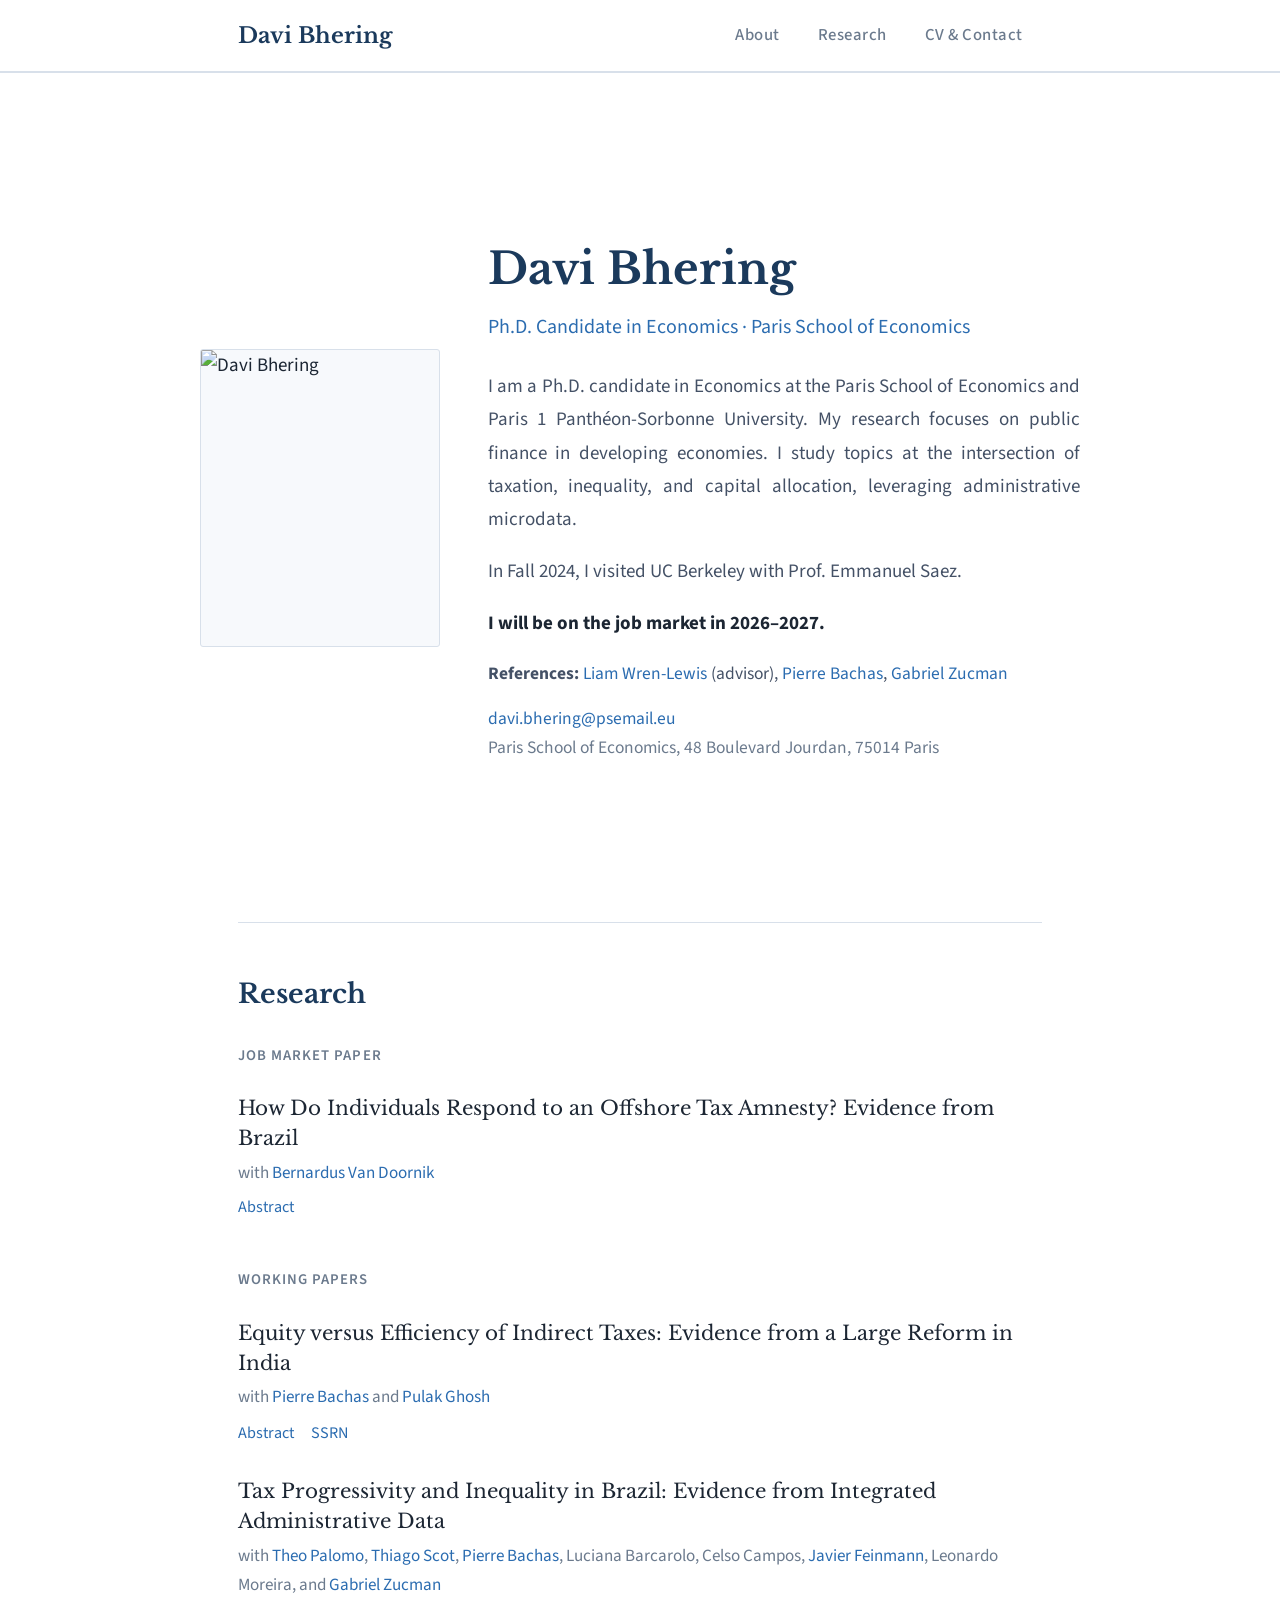
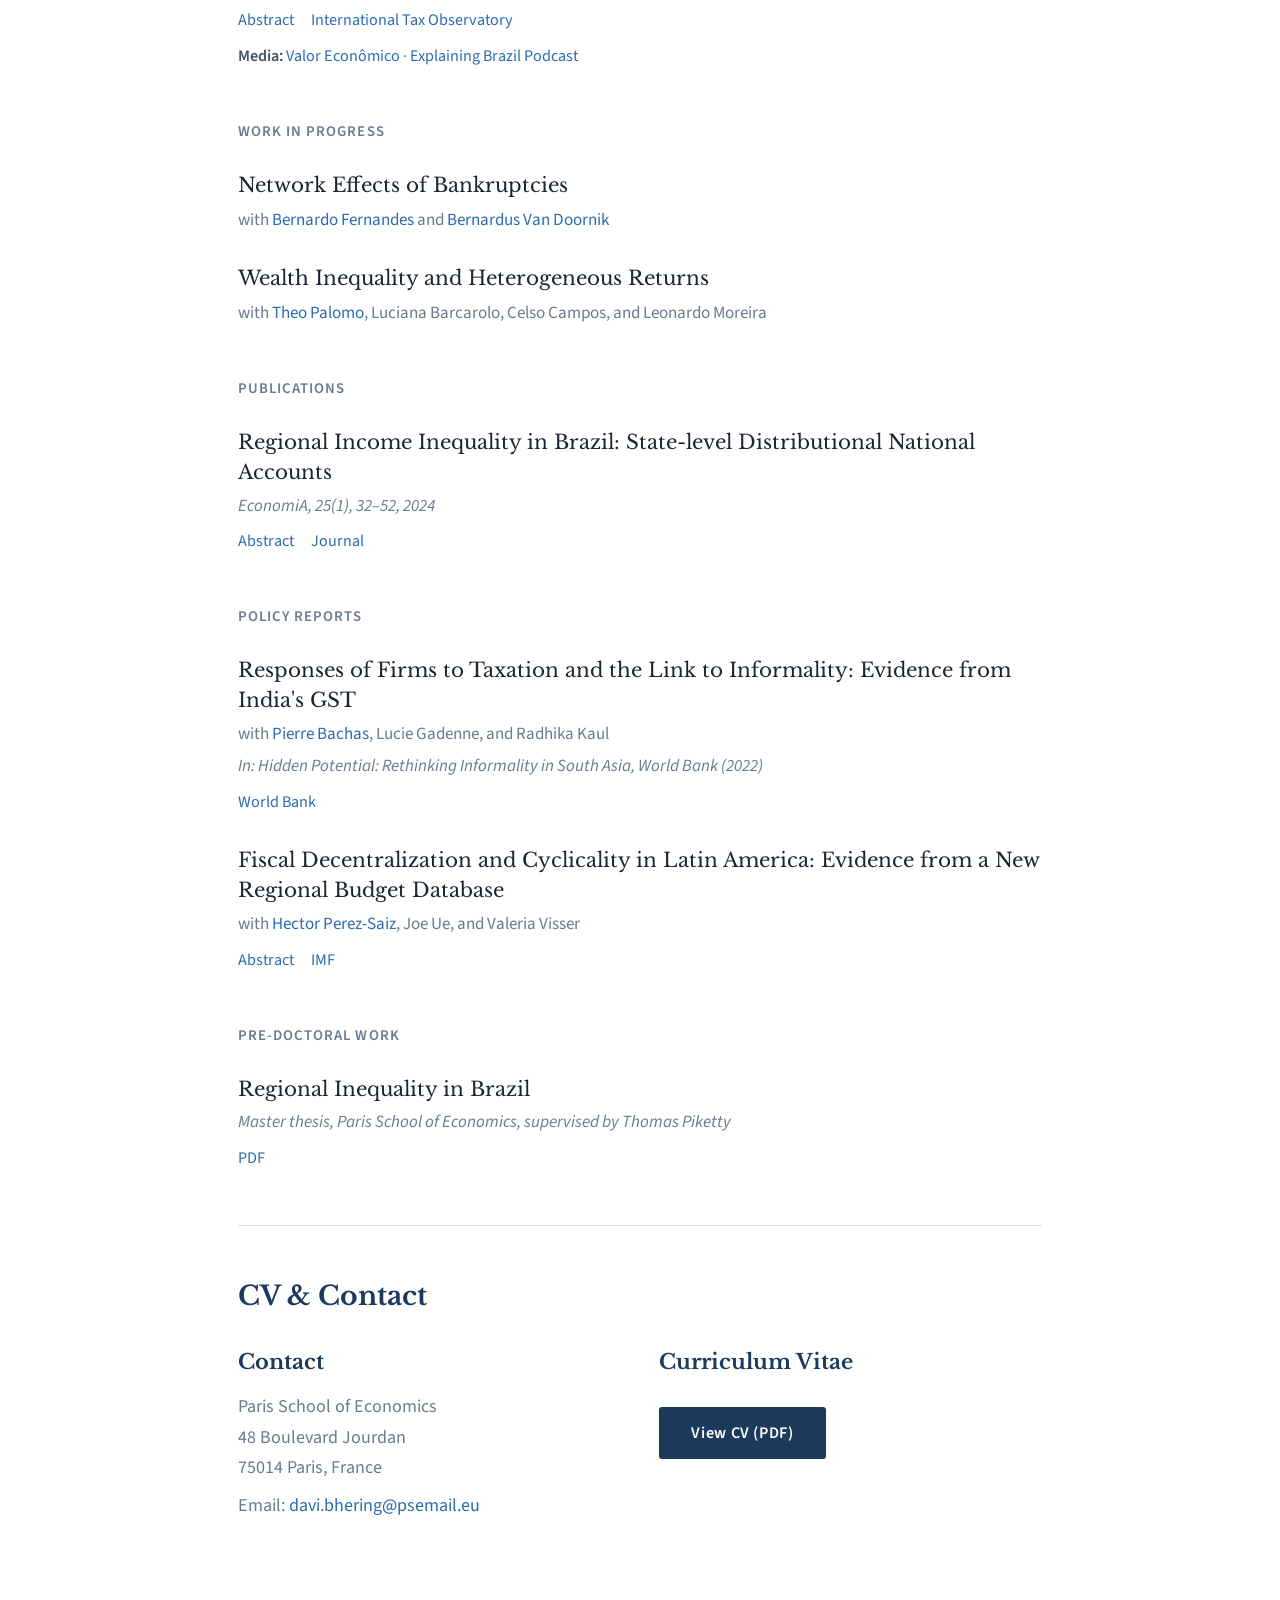
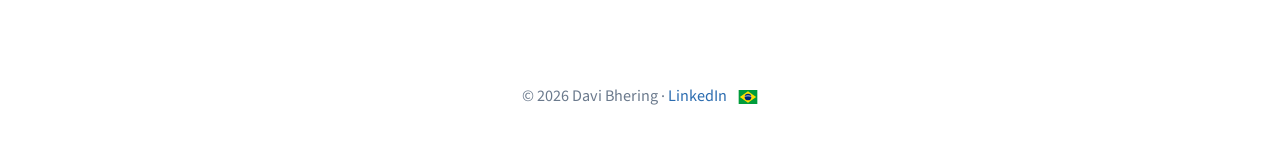
==== index.html @ c1258577 "Increase type scale; refresh JMP and India abstracts Typography: the page sized everything in rem, w" ====
<!DOCTYPE html>
<html lang="en">
<head>
<meta charset="UTF-8">
<meta name="viewport" content="width=device-width, initial-scale=1.0">
<title>Davi Bhering — Economics</title>
<meta name="description" content="Davi Bhering — Ph.D. candidate in Economics at the Paris School of Economics. Research on public finance, taxation, and inequality in developing economies.">
<meta name="author" content="Davi Bhering">
<link href="https://fonts.googleapis.com/css2?family=Libre+Baskerville:ital,wght@0,400;0,700;1,400&family=Source+Sans+3:ital,wght@0,300;0,400;0,500;0,600&display=swap" rel="stylesheet">
<style>
  :root {
    --white: #FFFFFF;
    --snow: #F7F9FC;
    --ink: #1C2633;
    --slate: #445166;
    --muted: #6B7A8D;
    --navy: #1B3A5C;
    --blue: #2B6CB0;
    --rule: #D8E0EA;
    --serif: 'Libre Baskerville', Georgia, serif;
    --sans: 'Source Sans 3', 'Segoe UI', sans-serif;
  }
  *, *::before, *::after { margin: 0; padding: 0; box-sizing: border-box; }
  /* Type scale is rem-based, so the whole page scales from this one value. */
  html { scroll-behavior: smooth; font-size: 118.75%; }
  body {
    font-family: var(--sans);
    background: var(--white);
    color: var(--ink);
    line-height: 1.7;
    font-size: 1rem;
    -webkit-font-smoothing: antialiased;
  }
  nav { background: var(--white); border-bottom: 1px solid var(--rule); position: sticky; top: 0; z-index: 100; }
  .nav-inner { max-width: 880px; margin: 0 auto; padding: 0 2rem; display: flex; align-items: center; justify-content: space-between; }
  .nav-name { font-family: var(--serif); font-size: 1.15rem; color: var(--navy); text-decoration: none; padding: 0.9rem 0; font-weight: 700; }
  .nav-links { list-style: none; display: flex; }
  .nav-links a { display: block; padding: 0.9rem 1rem; color: var(--muted); text-decoration: none; font-size: 0.88rem; font-weight: 500; letter-spacing: 0.03em; transition: color 0.2s; }
  .nav-links a:hover { color: var(--navy); }

  .hero { min-height: calc(100vh - 50px); display: flex; align-items: center; justify-content: center; padding: 3rem 2rem; }
  .hero-grid { max-width: 880px; width: 100%; display: grid; grid-template-columns: 240px 1fr; gap: 2.5rem; align-items: center; }
  .photo-frame { width: 240px; height: 298px; background: var(--snow); border: 1px solid var(--rule); border-radius: 3px; overflow: hidden; }
  .photo-frame img { width: 100%; height: 100%; object-fit: cover; }
  .hero-text h1 { font-family: var(--serif); font-size: 2.3rem; font-weight: 700; color: var(--navy); margin-bottom: 0.25rem; }
  .hero-text .affiliation { font-size: 1.05rem; color: var(--blue); margin-bottom: 1.3rem; }
  .hero-text .bio { font-size: 1rem; color: var(--slate); line-height: 1.75; margin-bottom: 1rem; text-align: justify; }
  .hero-text .job-market { font-size: 1rem; color: var(--ink); font-weight: 700; margin-bottom: 1rem; }
  .hero-text .references { font-size: 0.92rem; color: var(--slate); line-height: 1.7; margin-bottom: 0.8rem; }
  .hero-text .references a { color: var(--blue); text-decoration: none; }
  .hero-text .references a:hover { text-decoration: underline; }
  .hero-contact { margin-top: 0.5rem; font-size: 0.92rem; color: var(--muted); }
  .hero-contact a { color: var(--blue); text-decoration: none; }
  .hero-contact a:hover { text-decoration: underline; }

  main { max-width: 880px; margin: 0 auto; padding: 0 2rem 4rem; }
  section { padding: 2.5rem 0 2rem; border-top: 1px solid var(--rule); }
  h2 { font-family: var(--serif); font-size: 1.4rem; font-weight: 700; color: var(--navy); margin-bottom: 1.4rem; }

  .pub-category { font-size: 0.78rem; font-weight: 600; text-transform: uppercase; letter-spacing: 0.07em; color: var(--muted); margin-top: 1.8rem; margin-bottom: 0.6rem; }
  .pub-category:first-of-type { margin-top: 0; }
  .pub-entry { padding: 0.8rem 0; }
  .pub-title { font-family: var(--serif); font-size: 1.05rem; font-weight: 400; color: var(--ink); line-height: 1.5; }
  .pub-authors { font-size: 0.9rem; color: var(--muted); margin-top: 0.2rem; }
  .pub-authors a { color: var(--blue); text-decoration: none; }
  .pub-authors a:hover { text-decoration: underline; }
  .pub-venue { font-size: 0.9rem; color: var(--muted); font-style: italic; margin-top: 0.15rem; }
  .pub-abstract { font-size: 0.9rem; color: var(--slate); line-height: 1.7; margin-top: 0.6rem; padding: 0.6rem 0 0.2rem 1.1rem; border-left: 2px solid var(--rule); display: none; text-align: justify; }
  .pub-abstract.open { display: block; }
  .pub-links { margin-top: 0.4rem; display: flex; gap: 0.9rem; align-items: center; flex-wrap: wrap; }
  .pub-link { font-size: 0.85rem; color: var(--blue); text-decoration: none; cursor: pointer; background: none; border: none; font-family: var(--sans); padding: 0; transition: color 0.2s; }
  .pub-link:hover { text-decoration: underline; }
  .pub-media { margin-top: 0.45rem; font-size: 0.85rem; color: var(--muted); }
  .pub-media strong { font-weight: 600; color: var(--slate); }
  .pub-media a { color: var(--blue); text-decoration: none; }
  .pub-media a:hover { text-decoration: underline; }

  .contact-grid { display: grid; grid-template-columns: 1fr 1fr; gap: 2rem; }
  .contact-block h3 { font-family: var(--serif); font-size: 1.1rem; font-weight: 700; color: var(--navy); margin-bottom: 0.6rem; }
  .contact-block p { font-size: 0.95rem; color: var(--muted); margin-bottom: 0.4rem; }
  .contact-block a { color: var(--blue); text-decoration: none; }
  .contact-block a:hover { text-decoration: underline; }
  a.cv-btn { display: inline-block; margin-top: 0.8rem; padding: 0.65rem 1.7rem; background: var(--navy); color: #fff; font-size: 0.85rem; font-weight: 600; letter-spacing: 0.04em; text-decoration: none; border-radius: 3px; transition: background 0.2s; }
  a.cv-btn:hover { background: var(--blue); color: #fff; text-decoration: none; }

  footer { text-align: center; padding: 2rem; font-size: 0.85rem; color: var(--muted); max-width: 880px; margin: 0 auto; }
  footer a { color: var(--blue); text-decoration: none; }
  footer a:hover { text-decoration: underline; }
  .flag-link { display: inline-block; vertical-align: middle; margin-left: 0.4rem; line-height: 0; }
  .flag-link svg { width: 20px; height: 14px; }

  @media (max-width: 640px) {
    html { font-size: 112.5%; }
    .hero-grid { grid-template-columns: 1fr; justify-items: center; text-align: center; }
    .hero-text .bio { text-align: left; }
    .contact-grid { grid-template-columns: 1fr; }
    .hero-text h1 { font-size: 1.9rem; }
    .nav-name { font-size: 1.05rem; }
    .nav-links a { padding: 0.8rem 0.55rem; font-size: 0.82rem; }
  }
</style>
</head>
<body>

<nav>
  <div class="nav-inner">
    <a href="#" class="nav-name">Davi Bhering</a>
    <ul class="nav-links">
      <li><a href="#about">About</a></li>
      <li><a href="#research">Research</a></li>
      <li><a href="#contact">CV &amp; Contact</a></li>
    </ul>
  </div>
</nav>

<section class="hero" id="about">
  <div class="hero-grid">
    <div class="photo-frame"><img src="photo.jpg" alt="Davi Bhering"></div>
    <div class="hero-text">
      <h1>Davi Bhering</h1>
      <div class="affiliation">Ph.D. Candidate in Economics &middot; Paris School of Economics</div>
      <p class="bio">
        I am a Ph.D. candidate in Economics at the Paris School of Economics and Paris 1 Panth&eacute;on-Sorbonne University. My research focuses on public finance in developing economies. I study topics at the intersection of taxation, inequality, and capital allocation, leveraging administrative microdata.
      </p>
      <p class="bio">
        In Fall 2024, I visited UC Berkeley with Prof. Emmanuel Saez.
      </p>
      <p class="job-market">I will be on the job market in 2026&ndash;2027.</p>
      <p class="references">
        <strong>References:</strong>
        <a href="https://sites.google.com/site/liamwrenlewis/Home" target="_blank">Liam Wren-Lewis</a> (advisor),
        <a href="https://pierrebachas.weebly.com/" target="_blank">Pierre Bachas</a>,
        <a href="https://gabriel-zucman.eu/" target="_blank">Gabriel Zucman</a>
      </p>
      <div class="hero-contact">
        <a href="mailto:davi.bhering@psemail.eu">davi.bhering@psemail.eu</a><br>
        Paris School of Economics, 48 Boulevard Jourdan, 75014 Paris
      </div>
    </div>
  </div>
</section>

<main>
<section id="research">
  <h2>Research</h2>

  <div class="pub-category">Job Market Paper</div>

  <div class="pub-entry">
    <div class="pub-title">How Do Individuals Respond to an Offshore Tax Amnesty? Evidence from Brazil</div>
    <div class="pub-authors">with <a href="https://scholar.google.com/citations?user=v8xNAycAAAAJ&hl=es" target="_blank">Bernardus Van Doornik</a></div>
    <div class="pub-links">
      <button class="pub-link" onclick="toggleAbstract(this)">Abstract</button>
    </div>
    <div class="pub-abstract">
      This paper analyzes how offshore wealth responds to greater transparency. We exploit Brazil's 2016 offshore tax amnesty, implemented just before a global agreement introduced automatic third-party reporting of foreign financial accounts. Disclosure was substantial and concentrated among the very wealthy. However, less than a quarter of disclosed wealth was repatriated, and inflows were short-lived. We find no increase in activity at firms owned by participants. Instead, repatriated capital flowed mainly into fixed-income investments. Greater transparency can thus uncover offshore wealth but is insufficient to reverse capital flight.
    </div>
  </div>

  <div class="pub-category">Working Papers</div>

  <div class="pub-entry">
    <div class="pub-title">Equity versus Efficiency of Indirect Taxes: Evidence from a Large Reform in India</div>
    <div class="pub-authors">with <a href="https://pierrebachas.weebly.com/" target="_blank">Pierre Bachas</a> and <a href="https://sites.google.com/view/pulakghosh" target="_blank">Pulak Ghosh</a></div>
    <div class="pub-links">
      <button class="pub-link" onclick="toggleAbstract(this)">Abstract</button>
      <a class="pub-link" href="https://ssrn.com/abstract=5993594">SSRN</a>
    </div>
    <div class="pub-abstract">
      When income taxes and transfers are constrained, should governments redistribute through higher taxes on luxury goods? To quantify this equity-efficiency tradeoff, we exploit a large VAT reform in India that reduced tax rates on a broad set of non-essential goods. Rate cuts are partially passed through to consumer prices, generate moderate quantity responses, and induce little firm-product entry and exit or product misclassification. Together, these findings point to limited efficiency costs from differentiated commodity taxation. Combined with evidence that luxury consumption is a powerful tag for household income, our estimates imply that luxury goods should face substantially higher tax rates than standard goods under India's current tax and transfer system. We then show what it would take for uniform commodity taxation to be preferred. Achieving this benchmark requires simultaneously broadening the income tax base, increasing its progressivity, and sharply improving transfer targeting, well beyond current practice in most developing countries.
    </div>
  </div>

  <div class="pub-entry">
    <div class="pub-title">Tax Progressivity and Inequality in Brazil: Evidence from Integrated Administrative Data</div>
    <div class="pub-authors">with <a href="https://sites.google.com/view/theopalomo/" target="_blank">Theo Palomo</a>, <a href="https://thiagoscot.com/" target="_blank">Thiago Scot</a>, <a href="https://pierrebachas.weebly.com/" target="_blank">Pierre Bachas</a>, Luciana Barcarolo, Celso Campos, <a href="https://javierfeinmann.github.io/JavierFeinmann/" target="_blank">Javier Feinmann</a>, Leonardo Moreira, and <a href="https://gabriel-zucman.eu/" target="_blank">Gabriel Zucman</a></div>
    <div class="pub-links">
      <button class="pub-link" onclick="toggleAbstract(this)">Abstract</button>
      <a class="pub-link" href="https://www.taxobservatory.eu/publication/tax-progressivity-and-inequality-in-brazil-evidence-from-integrated-administrative-data">International Tax Observatory</a>
    </div>
    <div class="pub-abstract">
      We combine population-wide administrative micro-data to provide new estimates of income inequality and effective tax rates by income groups in Brazil, capturing all income and all tax payments. Our data allow us to link businesses to their owners and thus to allocate business income and associated taxes to the corresponding individual firm owners. The top 1% earns 27.4% of total income in 2019, one of the highest levels recorded in the world. The tax system, which relies heavily on consumption taxes, is regressive: while the average tax rate in the economy is 42.5%, this rate falls to 20.6% for million-dollar earners, due to the non-taxation of dividends and provisions that reduce corporate tax liabilities.
    </div>
    <div class="pub-media">
      <strong>Media:</strong>
      <a href="https://valor.globo.com/brasil/noticia/2025/08/29/001percent-mais-rico-do-brasil-paga-206percent-de-imposto-contra-425percent-do-brasileiro-medio-diz-estudo.ghtml" target="_blank">Valor Econ&ocirc;mico</a> &middot;
      <a href="https://newsletters.brazilian.report/p/podcast-brazil-tax-system-fuels-income-inequality" target="_blank">Explaining Brazil Podcast</a>
    </div>
  </div>

  <div class="pub-category">Work in Progress</div>

  <div class="pub-entry">
    <div class="pub-title">Network Effects of Bankruptcies</div>
    <div class="pub-authors">with <a href="https://sites.google.com/view/bernardocbfernandes/home?authuser=0" target="_blank">Bernardo Fernandes</a> and <a href="https://scholar.google.com/citations?user=v8xNAycAAAAJ&hl=es" target="_blank">Bernardus Van Doornik</a></div>
  </div>

  <div class="pub-entry">
    <div class="pub-title">Wealth Inequality and Heterogeneous Returns</div>
    <div class="pub-authors">with <a href="https://sites.google.com/view/theopalomo/" target="_blank">Theo Palomo</a>, Luciana Barcarolo, Celso Campos, and Leonardo Moreira</div>
  </div>

  <div class="pub-category">Publications</div>

  <div class="pub-entry">
    <div class="pub-title">Regional Income Inequality in Brazil: State-level Distributional National Accounts</div>
    <div class="pub-venue">EconomiA, 25(1), 32&ndash;52, 2024</div>
    <div class="pub-links">
      <button class="pub-link" onclick="toggleAbstract(this)">Abstract</button>
      <a class="pub-link" href="https://www.emerald.com/econ/article/25/1/32/1214534/Regional-income-inequality-in-Brazil-state-level">Journal</a>
    </div>
    <div class="pub-abstract">
      This paper constructs new estimates of income distribution across Brazilian states from 2006 to 2019, combining survey, tax, and national accounts data within the Distributional National Accounts framework. This approach improves on survey-based measures by correcting the underrepresentation of top incomes, incorporating income components typically missing from surveys and tax records, and aligning the results with macroeconomic aggregates. The estimates reveal substantial regional differences in inequality that are not fully captured by conventional survey data, particularly because the importance of capital income varies across states. Amazonas, Rio de Janeiro, and São Paulo emerge as the most unequal states, with the top 1% receiving around 28% of total pre-tax income and the top 10% nearly 60%, while Amapá, Acre, Rondônia, and Santa Catarina show the lowest concentration levels. The results also suggest that income concentration remained broadly stable across states over the period analyzed. By providing harmonized state-level estimates consistent with national income, the paper offers a more accurate and internationally comparable picture of regional inequality in Brazil.    </div>
  </div>

  <div class="pub-category">Policy Reports</div>

  <div class="pub-entry">
    <div class="pub-title">Responses of Firms to Taxation and the Link to Informality: Evidence from India's GST</div>
    <div class="pub-authors">with <a href="https://pierrebachas.weebly.com/" target="_blank">Pierre Bachas</a>, Lucie Gadenne, and Radhika Kaul</div>
    <div class="pub-venue">In: Hidden Potential: Rethinking Informality in South Asia, World Bank (2022)</div>
    <div class="pub-links">
      <a class="pub-link" href="https://www.worldbank.org/en/region/sar/publication/hidden-potential-rethinking-informality-in-south-asia">World Bank</a>
    </div>
  </div>

  <div class="pub-entry">
      <div class="pub-title">Fiscal Decentralization and Cyclicality in Latin America: Evidence from a New Regional Budget Database</div>
      <div class="pub-authors">with <a href="https://sites.google.com/site/hperezsaiz/home" target="_blank">Hector Perez-Saiz</a>, Joe Ue, and Valeria Visser</div>
      <div class="pub-links">
        <button class="pub-link" onclick="toggleAbstract(this)">Abstract</button>
        <a class="pub-link" href="https://www.imf.org/en/publications/wp/issues/2026/05/08/fiscal-decentralization-and-cyclicality-in-latin-america-evidence-from-a-new-regional-575967" target="_blank">IMF</a>
      </div>
      <div class="pub-abstract">
        Using a newly constructed database of highly granular regional-level budgets, this paper documents the growing relevance of regional governments in Latin America over the past three decades and evaluates the implications for fiscal cyclicality. We find that regional governments exhibit lower revenue elasticity to national GDP than central governments, primarily due to the limited cyclicality of transfers. On the expenditure side, while overall elasticity is comparable to central governments, fiscal adjustment occurs through capital expenditures. We also show that transfers appear to operate primarily as redistribution mechanisms across regions rather than as instruments to offset differences in tax capacity.
      </div>
  </div>

  <div class="pub-category">Pre-Doctoral Work</div>

  <div class="pub-entry">
    <div class="pub-title">Regional Inequality in Brazil</div>
    <div class="pub-venue">Master thesis, Paris School of Economics, supervised by Thomas Piketty</div>
    <div class="pub-links">
      <a class="pub-link" href="http://piketty.pse.ens.fr/files/Bhering2021.pdf">PDF</a>
    </div>
  </div>

</section>

<section id="contact">
  <h2>CV &amp; Contact</h2>
  <div class="contact-grid">
    <div class="contact-block">
      <h3>Contact</h3>
      <p>Paris School of Economics<br>48 Boulevard Jourdan<br>75014 Paris, France</p>
      <p>Email: <a href="mailto:davi.bhering@psemail.eu">davi.bhering@psemail.eu</a></p></div>
    <div class="contact-block">
      <h3>Curriculum Vitae</h3>
      <a href="cv.pdf" target="_blank" class="cv-btn">View CV (PDF)</a>
    </div>
  </div>
</section>
</main>

<footer>
  &copy; 2026 Davi Bhering &middot; <a href="https://www.linkedin.com/in/davi-bhering-gusm%C3%A3o-399612114/" target="_blank">LinkedIn</a>
  <a class="flag-link" href="https://open.spotify.com/playlist/1h27aAdGZpFt3tk8L0FwyY?si=xyTVvMTJSviWtvCZAv3ViA" target="_blank" title="&#127463;&#127479;">
    <svg viewBox="0 0 640 480" xmlns="http://www.w3.org/2000/svg">
      <rect width="640" height="480" fill="#009c3b"/>
      <polygon points="320,39 600,240 320,441 40,240" fill="#ffdf00"/>
      <circle cx="320" cy="240" r="115" fill="#002776"/>
      <path d="M168,225 Q320,155 472,225 Q320,210 168,225Z" fill="#fff" stroke="none"/>
    </svg>
  </a>
</footer>

<script>
function toggleAbstract(btn) {
  const abs = btn.closest('.pub-entry').querySelector('.pub-abstract');
  if (abs) {
    abs.classList.toggle('open');
    btn.textContent = abs.classList.contains('open') ? 'Hide abstract' : 'Abstract';
  }
}
</script>

</body>
</html>
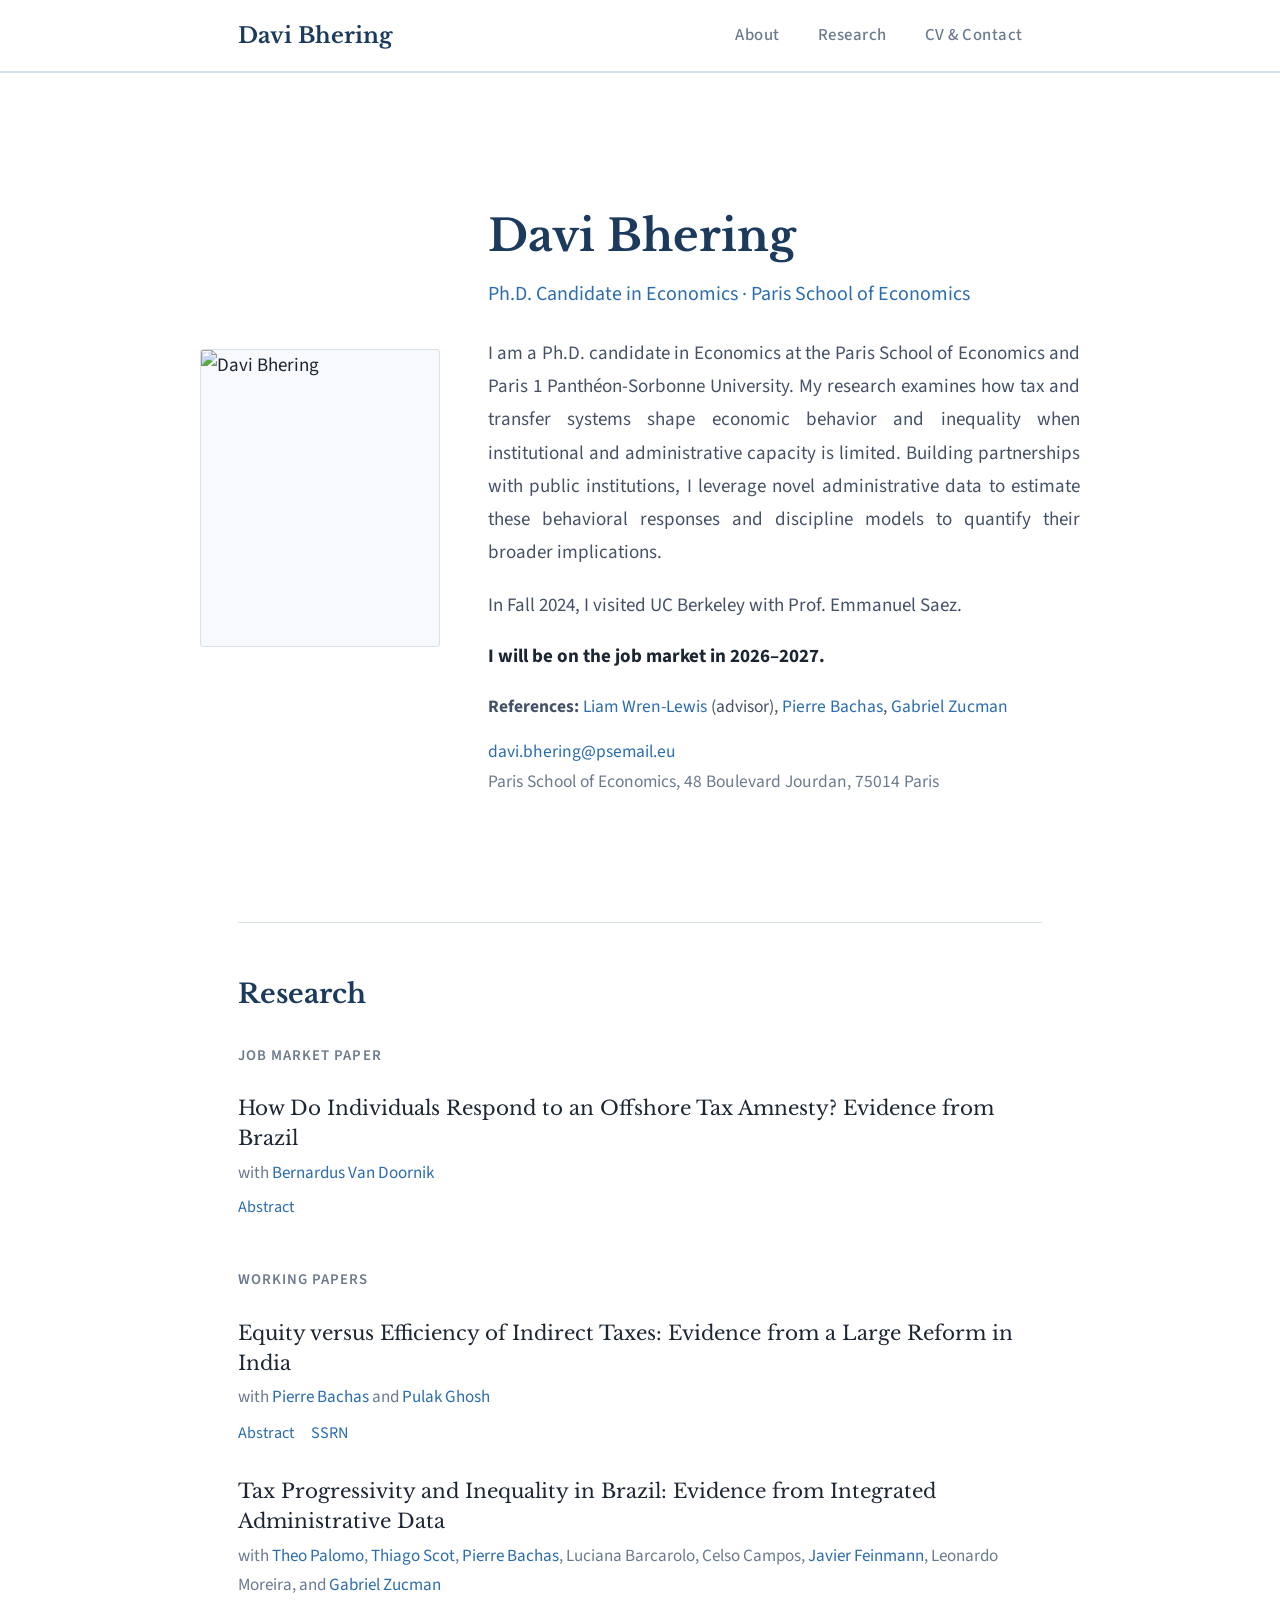
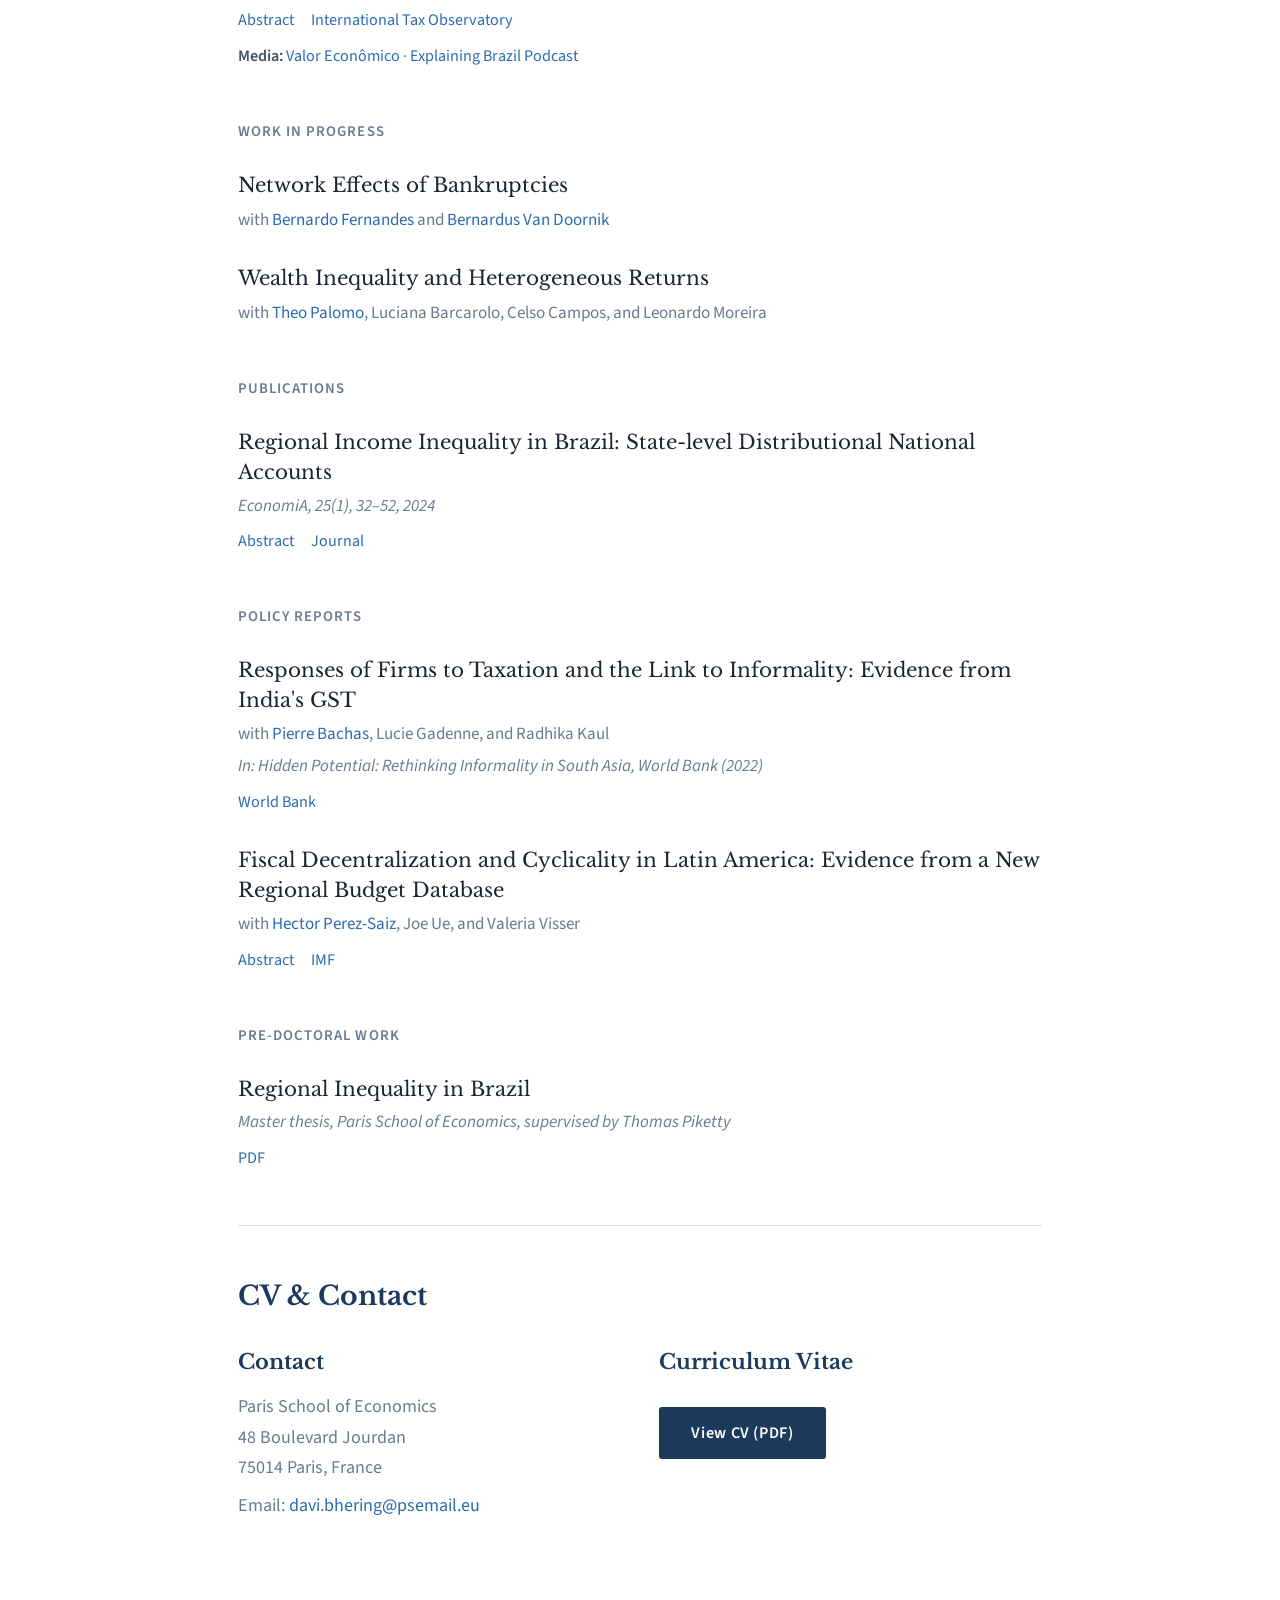
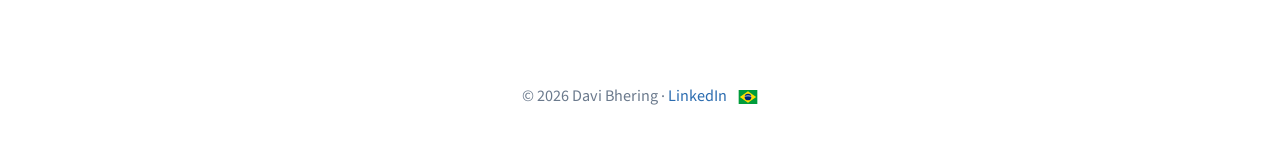
==== commit 6eaaae72: "Update bio and meta description New research framing: how tax and transfer systems shape economic be" ====
--- a/index.html
+++ b/index.html
@@ -4,7 +4,7 @@
 <meta charset="UTF-8">
 <meta name="viewport" content="width=device-width, initial-scale=1.0">
 <title>Davi Bhering — Economics</title>
-<meta name="description" content="Davi Bhering — Ph.D. candidate in Economics at the Paris School of Economics. Research on public finance, taxation, and inequality in developing economies.">
+<meta name="description" content="Davi Bhering — Ph.D. candidate in Economics at the Paris School of Economics. Research on how tax and transfer systems shape economic behavior and inequality under limited state capacity.">
 <meta name="author" content="Davi Bhering">
 <link href="https://fonts.googleapis.com/css2?family=Libre+Baskerville:ital,wght@0,400;0,700;1,400&family=Source+Sans+3:ital,wght@0,300;0,400;0,500;0,600&display=swap" rel="stylesheet">
 <style>
@@ -120,7 +120,7 @@
       <h1>Davi Bhering</h1>
       <div class="affiliation">Ph.D. Candidate in Economics &middot; Paris School of Economics</div>
       <p class="bio">
-        I am a Ph.D. candidate in Economics at the Paris School of Economics and Paris 1 Panth&eacute;on-Sorbonne University. My research focuses on public finance in developing economies. I study topics at the intersection of taxation, inequality, and capital allocation, leveraging administrative microdata.
+        I am a Ph.D. candidate in Economics at the Paris School of Economics and Paris 1 Panth&eacute;on-Sorbonne University. My research examines how tax and transfer systems shape economic behavior and inequality when institutional and administrative capacity is limited. Building partnerships with public institutions, I leverage novel administrative data to estimate these behavioral responses and discipline models to quantify their broader implications.
       </p>
       <p class="bio">
         In Fall 2024, I visited UC Berkeley with Prof. Emmanuel Saez.
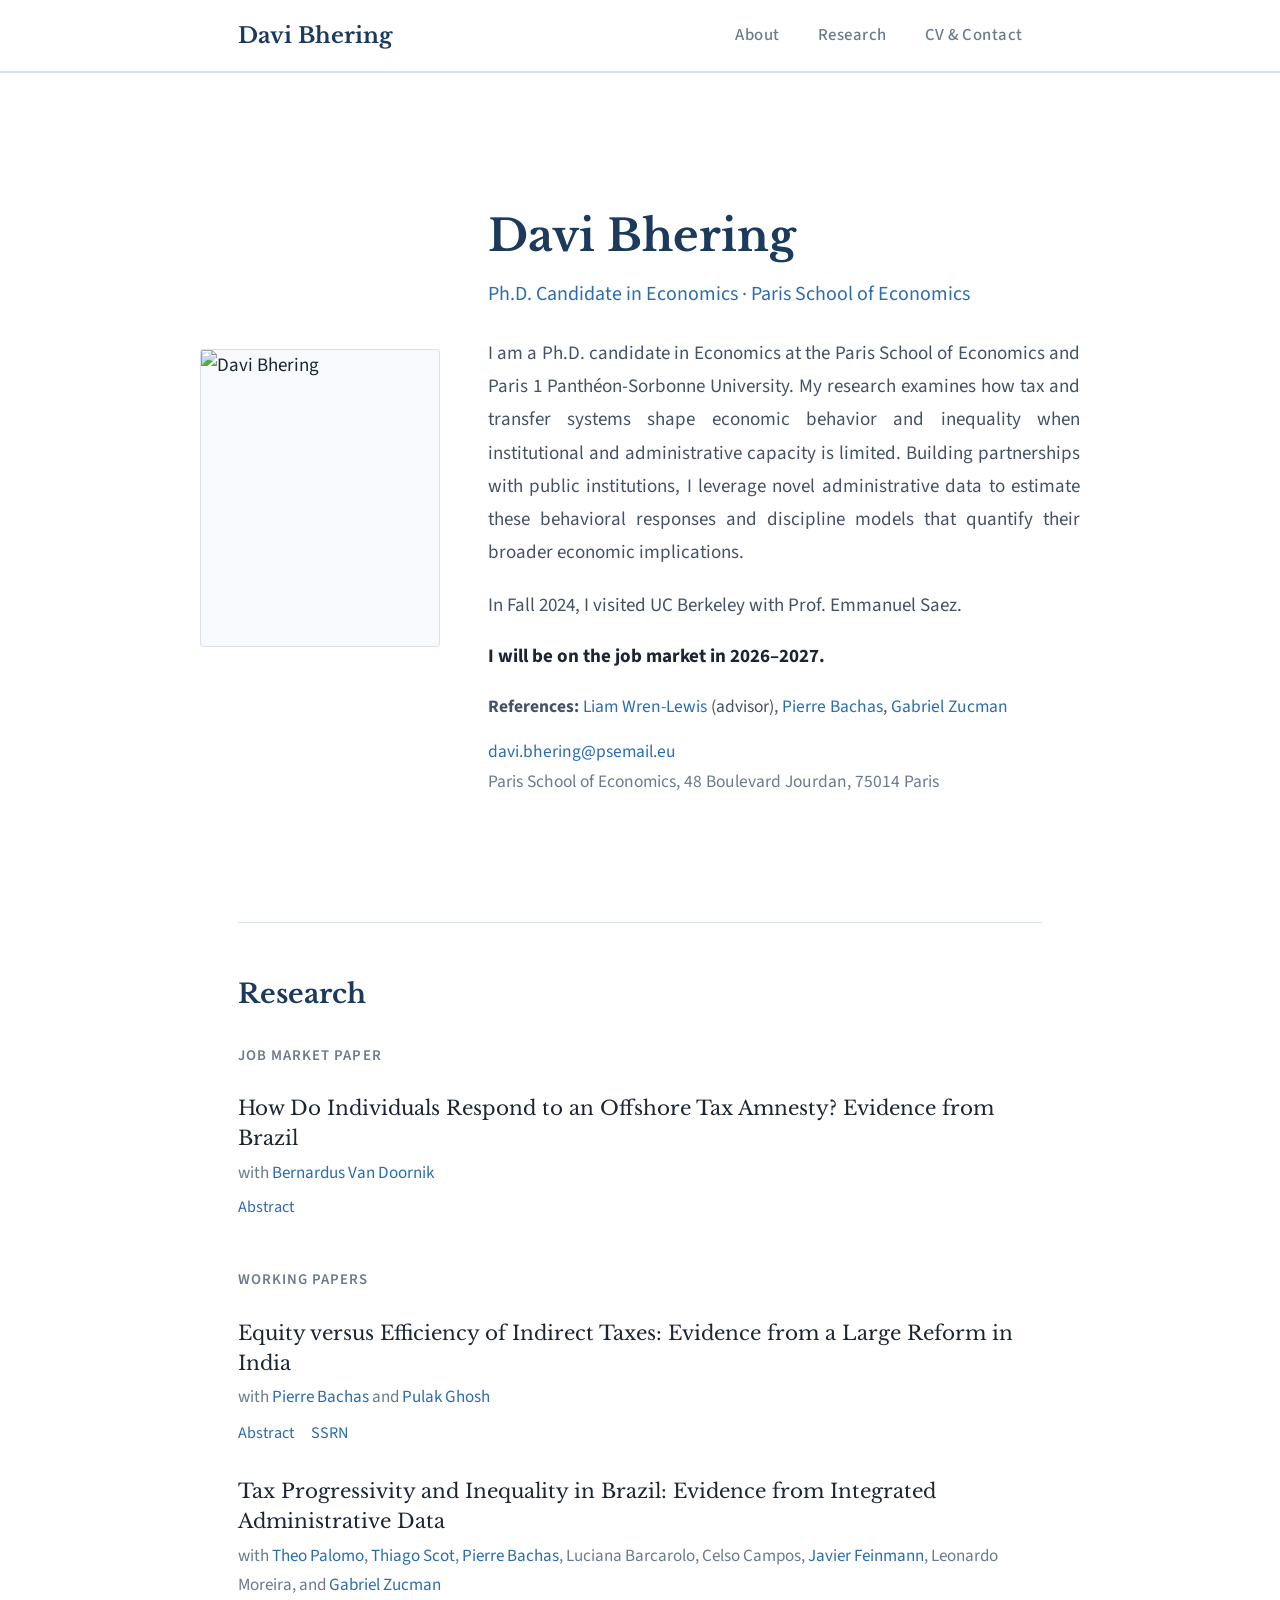
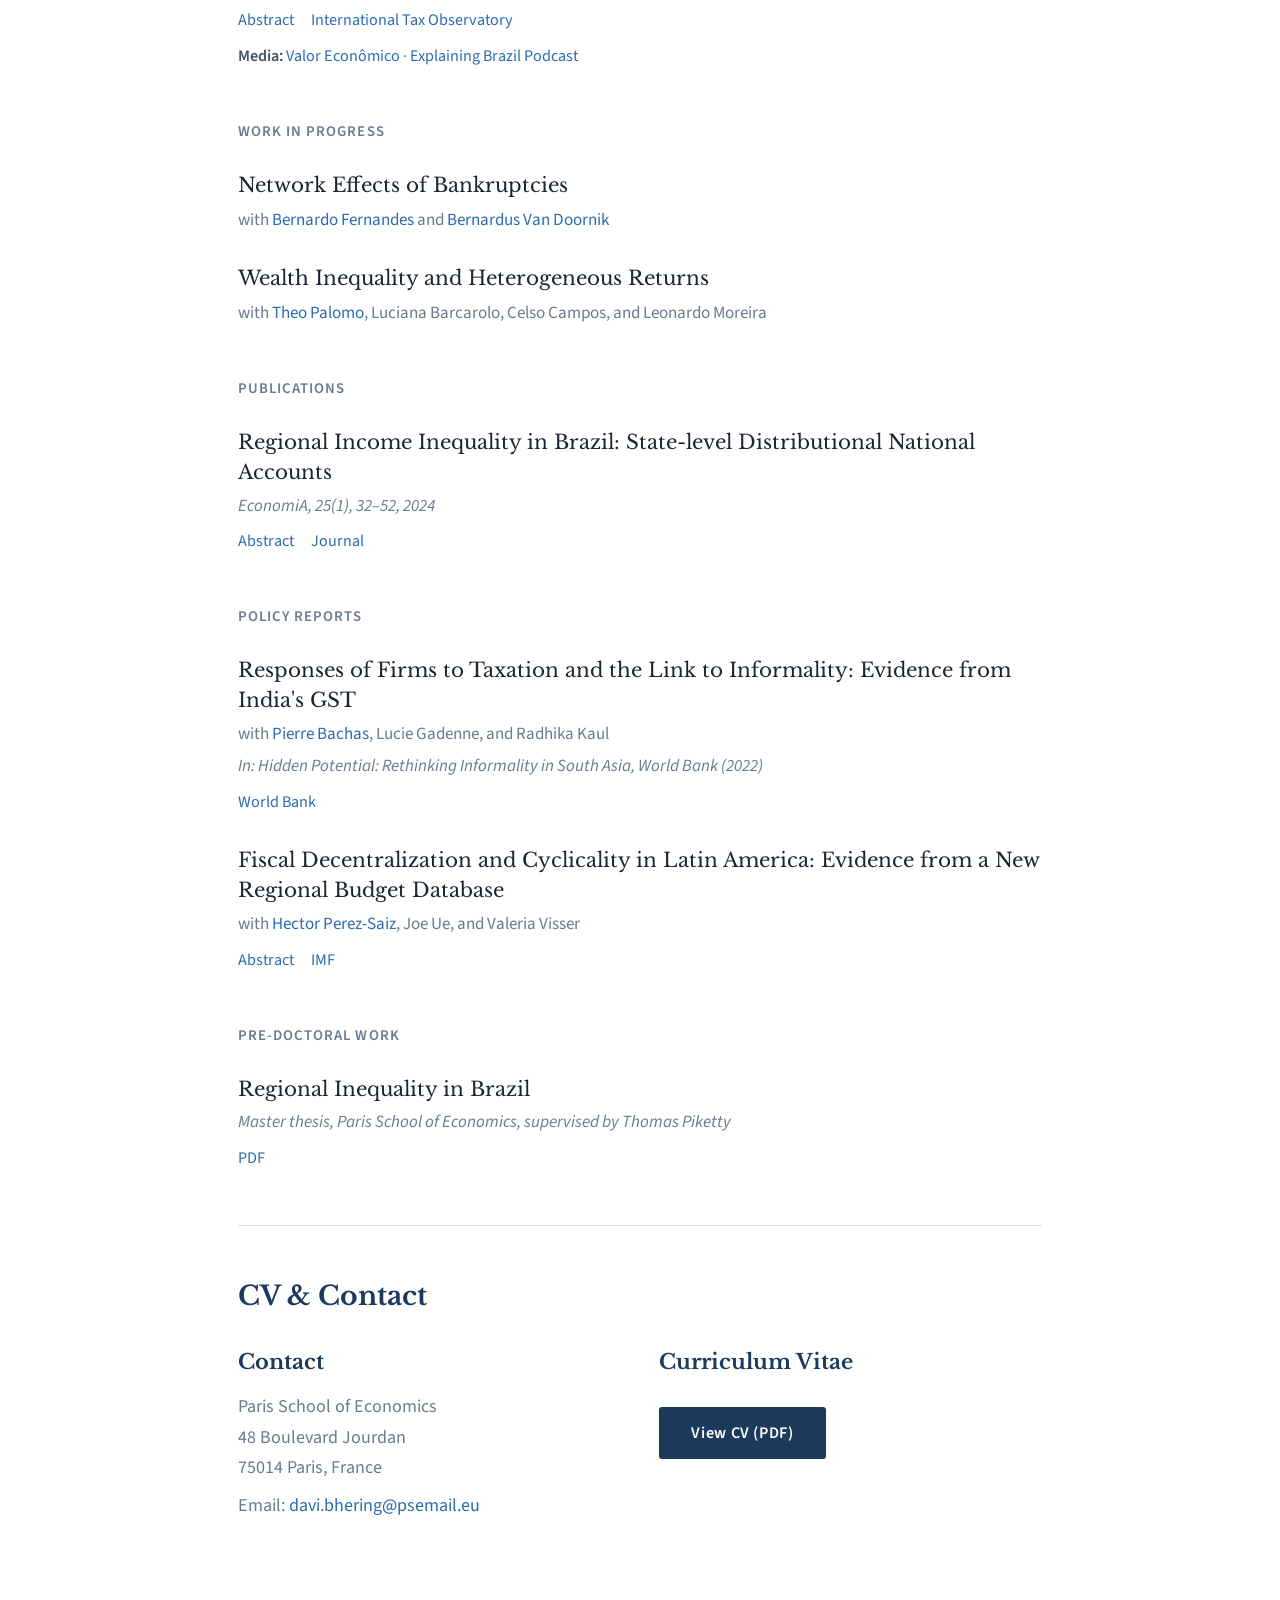
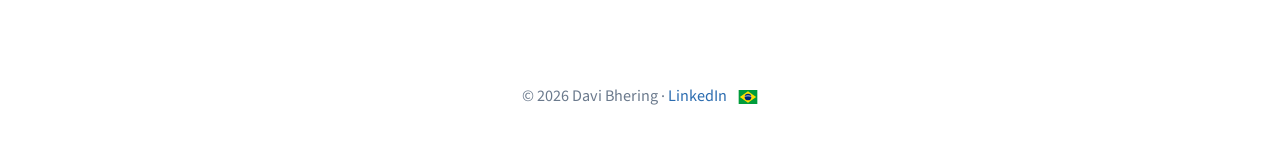
==== commit 3a0ec8b0: "Reword closing sentence of bio Co-Authored-By: Claude Opus 5 <noreply@anthropic.com>" ====
--- a/index.html
+++ b/index.html
@@ -120,7 +120,7 @@
       <h1>Davi Bhering</h1>
       <div class="affiliation">Ph.D. Candidate in Economics &middot; Paris School of Economics</div>
       <p class="bio">
-        I am a Ph.D. candidate in Economics at the Paris School of Economics and Paris 1 Panth&eacute;on-Sorbonne University. My research examines how tax and transfer systems shape economic behavior and inequality when institutional and administrative capacity is limited. Building partnerships with public institutions, I leverage novel administrative data to estimate these behavioral responses and discipline models to quantify their broader implications.
+        I am a Ph.D. candidate in Economics at the Paris School of Economics and Paris 1 Panth&eacute;on-Sorbonne University. My research examines how tax and transfer systems shape economic behavior and inequality when institutional and administrative capacity is limited. Building partnerships with public institutions, I leverage novel administrative data to estimate these behavioral responses and discipline models that quantify their broader economic implications.
       </p>
       <p class="bio">
         In Fall 2024, I visited UC Berkeley with Prof. Emmanuel Saez.
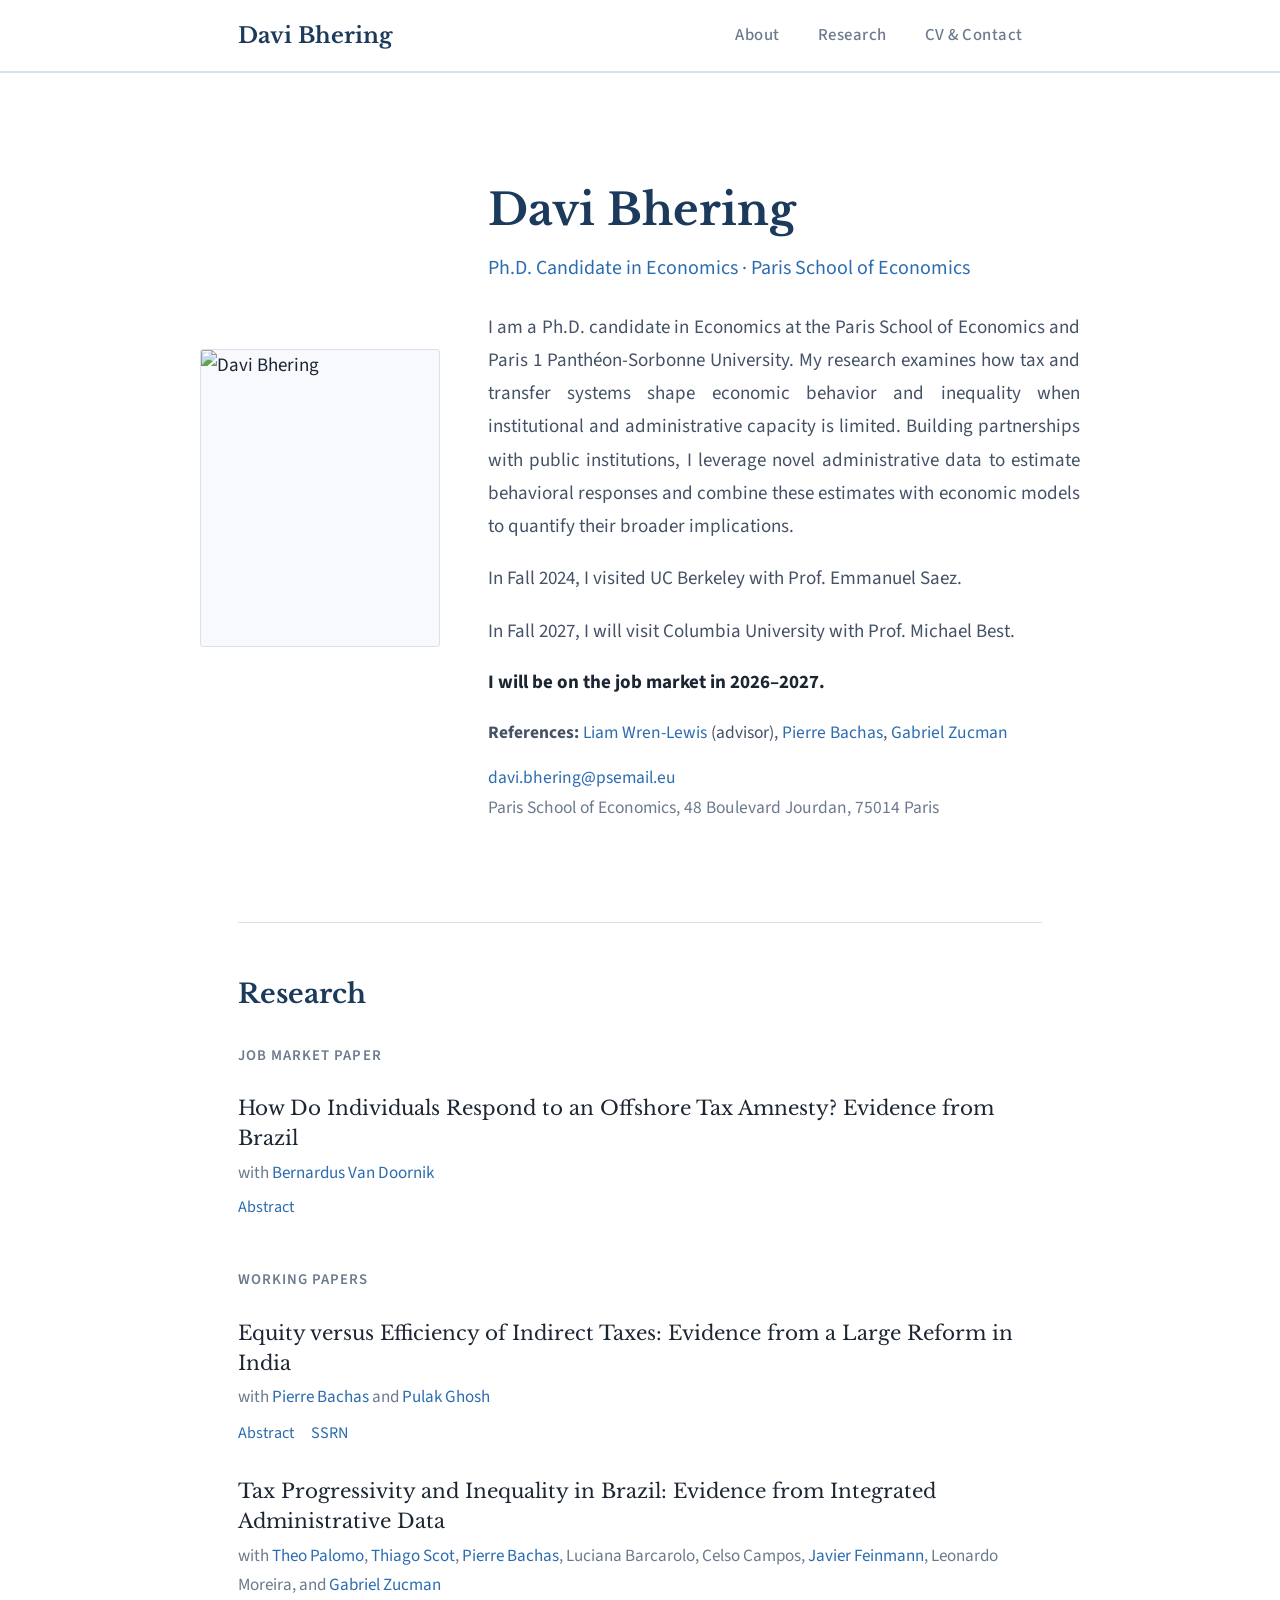
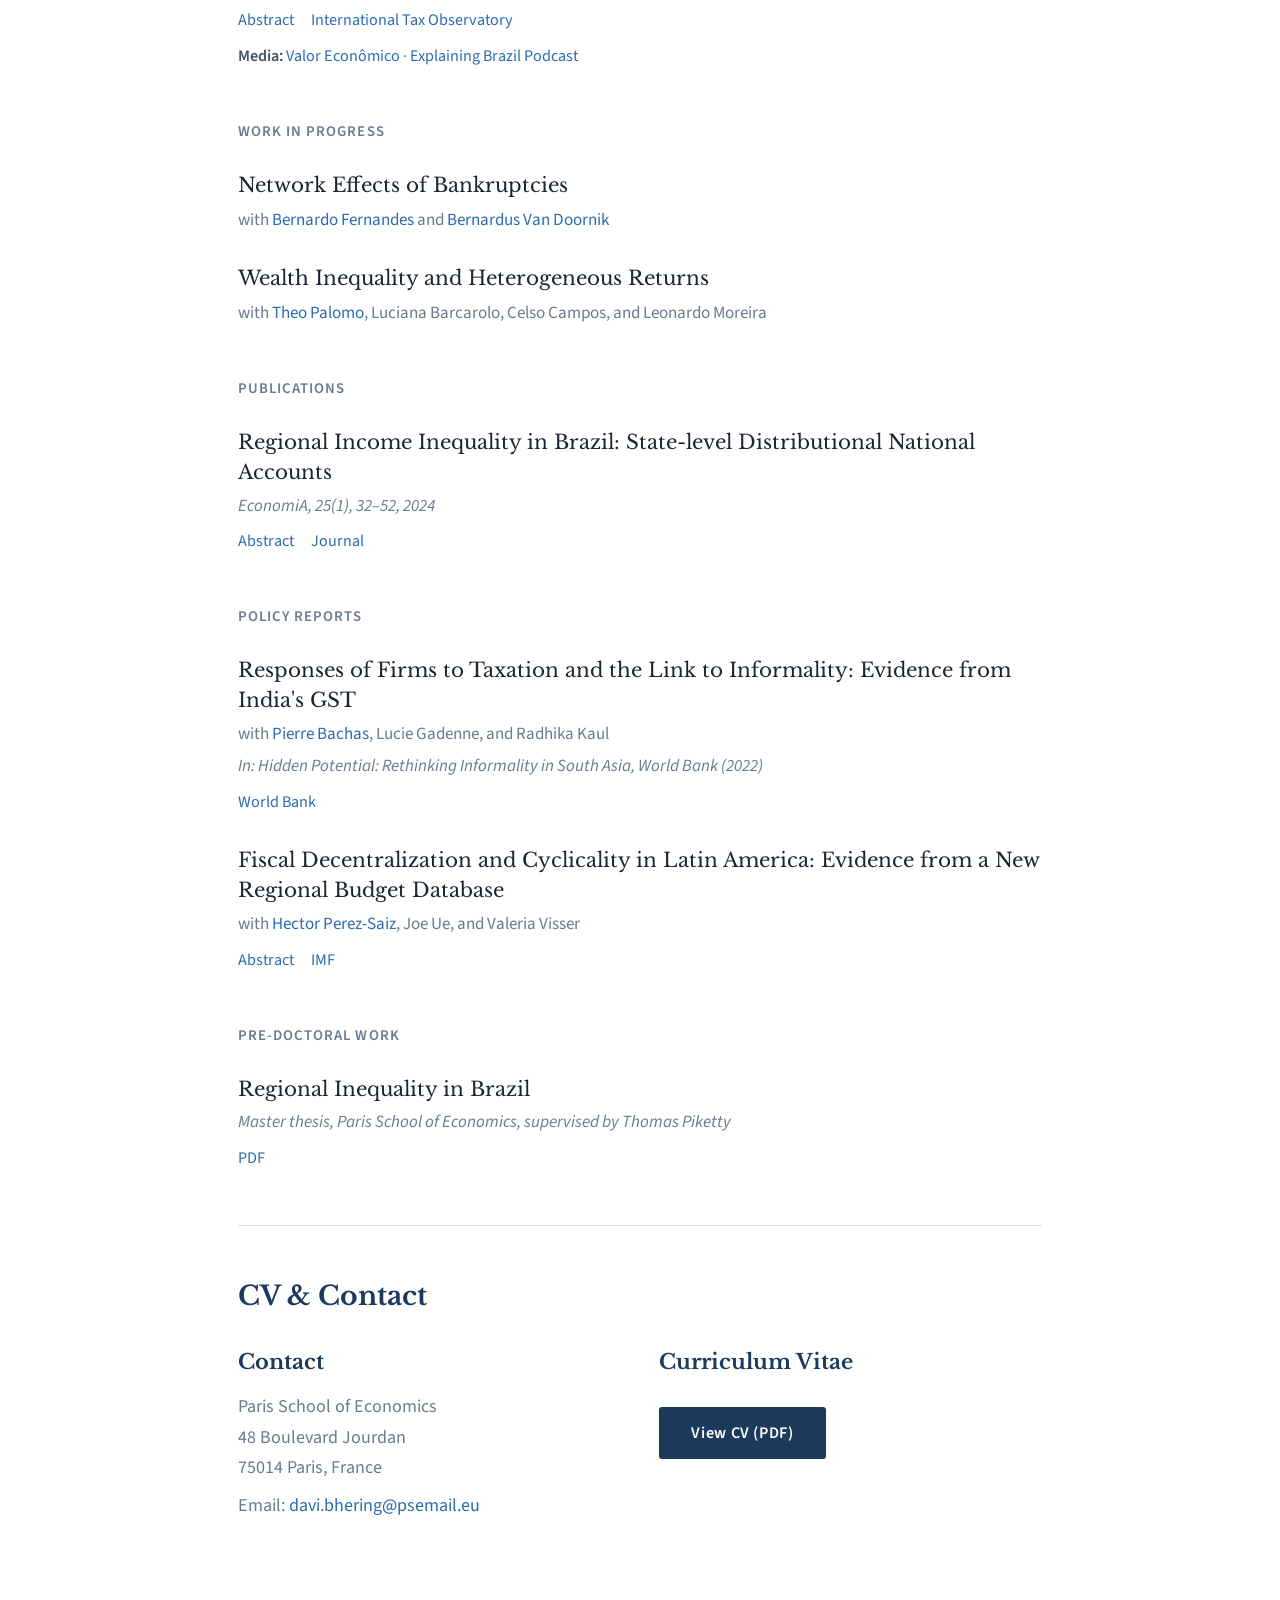
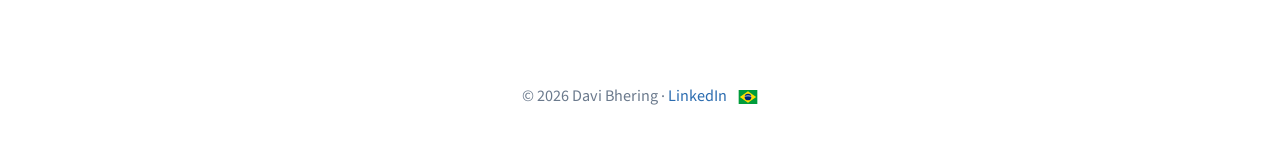
==== commit cef0962b: "Add Fall 2027 Columbia visit; reword bio closing sentence Co-Authored-By: Claude Opus 5 <noreply@ant" ====
--- a/index.html
+++ b/index.html
@@ -120,10 +120,13 @@
       <h1>Davi Bhering</h1>
       <div class="affiliation">Ph.D. Candidate in Economics &middot; Paris School of Economics</div>
       <p class="bio">
-        I am a Ph.D. candidate in Economics at the Paris School of Economics and Paris 1 Panth&eacute;on-Sorbonne University. My research examines how tax and transfer systems shape economic behavior and inequality when institutional and administrative capacity is limited. Building partnerships with public institutions, I leverage novel administrative data to estimate these behavioral responses and discipline models that quantify their broader economic implications.
+        I am a Ph.D. candidate in Economics at the Paris School of Economics and Paris 1 Panth&eacute;on-Sorbonne University. My research examines how tax and transfer systems shape economic behavior and inequality when institutional and administrative capacity is limited. Building partnerships with public institutions, I leverage novel administrative data to estimate behavioral responses and combine these estimates with economic models to quantify their broader implications.
       </p>
       <p class="bio">
         In Fall 2024, I visited UC Berkeley with Prof. Emmanuel Saez.
+      </p>
+      <p class="bio">
+        In Fall 2027, I will visit Columbia University with Prof. Michael Best.
       </p>
       <p class="job-market">I will be on the job market in 2026&ndash;2027.</p>
       <p class="references">
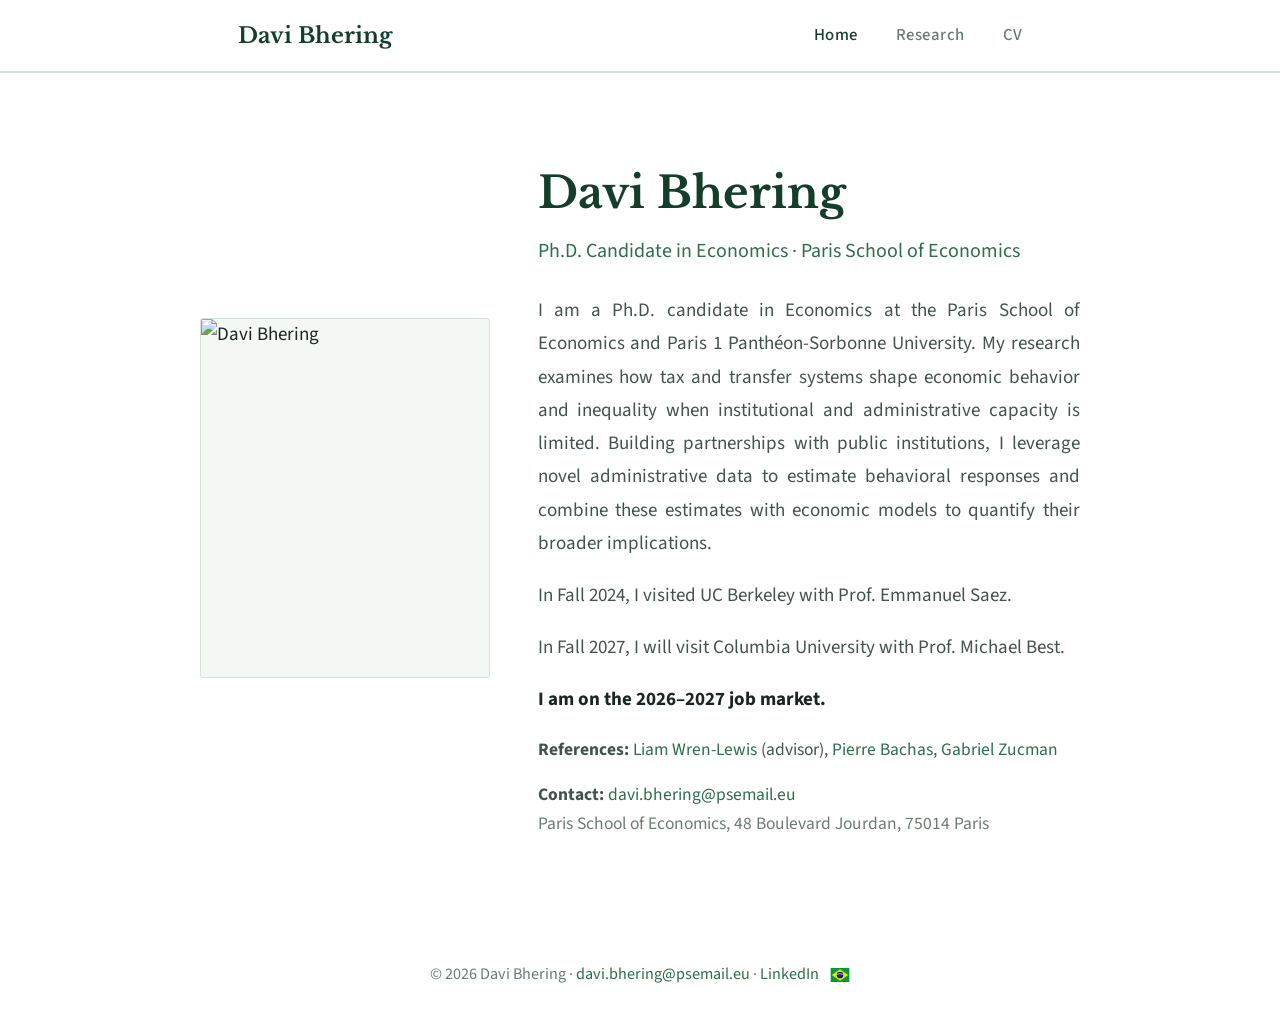
==== commit c5107d93: "Split into Home/Research/CV pages; green palette Structure: research and CV each get their own page," ====
--- a/index.html
+++ b/index.html
@@ -3,112 +3,21 @@
 <head>
 <meta charset="UTF-8">
 <meta name="viewport" content="width=device-width, initial-scale=1.0">
-<title>Davi Bhering — Economics</title>
-<meta name="description" content="Davi Bhering — Ph.D. candidate in Economics at the Paris School of Economics. Research on how tax and transfer systems shape economic behavior and inequality under limited state capacity.">
+<title>Davi Bhering &mdash; Economics</title>
+<meta name="description" content="Davi Bhering &mdash; Ph.D. candidate in Economics at the Paris School of Economics. Research on how tax and transfer systems shape economic behavior and inequality under limited state capacity.">
 <meta name="author" content="Davi Bhering">
 <link href="https://fonts.googleapis.com/css2?family=Libre+Baskerville:ital,wght@0,400;0,700;1,400&family=Source+Sans+3:ital,wght@0,300;0,400;0,500;0,600&display=swap" rel="stylesheet">
-<style>
-  :root {
-    --white: #FFFFFF;
-    --snow: #F7F9FC;
-    --ink: #1C2633;
-    --slate: #445166;
-    --muted: #6B7A8D;
-    --navy: #1B3A5C;
-    --blue: #2B6CB0;
-    --rule: #D8E0EA;
-    --serif: 'Libre Baskerville', Georgia, serif;
-    --sans: 'Source Sans 3', 'Segoe UI', sans-serif;
-  }
-  *, *::before, *::after { margin: 0; padding: 0; box-sizing: border-box; }
-  /* Type scale is rem-based, so the whole page scales from this one value. */
-  html { scroll-behavior: smooth; font-size: 118.75%; }
-  body {
-    font-family: var(--sans);
-    background: var(--white);
-    color: var(--ink);
-    line-height: 1.7;
-    font-size: 1rem;
-    -webkit-font-smoothing: antialiased;
-  }
-  nav { background: var(--white); border-bottom: 1px solid var(--rule); position: sticky; top: 0; z-index: 100; }
-  .nav-inner { max-width: 880px; margin: 0 auto; padding: 0 2rem; display: flex; align-items: center; justify-content: space-between; }
-  .nav-name { font-family: var(--serif); font-size: 1.15rem; color: var(--navy); text-decoration: none; padding: 0.9rem 0; font-weight: 700; }
-  .nav-links { list-style: none; display: flex; }
-  .nav-links a { display: block; padding: 0.9rem 1rem; color: var(--muted); text-decoration: none; font-size: 0.88rem; font-weight: 500; letter-spacing: 0.03em; transition: color 0.2s; }
-  .nav-links a:hover { color: var(--navy); }
-
-  .hero { min-height: calc(100vh - 50px); display: flex; align-items: center; justify-content: center; padding: 3rem 2rem; }
-  .hero-grid { max-width: 880px; width: 100%; display: grid; grid-template-columns: 240px 1fr; gap: 2.5rem; align-items: center; }
-  .photo-frame { width: 240px; height: 298px; background: var(--snow); border: 1px solid var(--rule); border-radius: 3px; overflow: hidden; }
-  .photo-frame img { width: 100%; height: 100%; object-fit: cover; }
-  .hero-text h1 { font-family: var(--serif); font-size: 2.3rem; font-weight: 700; color: var(--navy); margin-bottom: 0.25rem; }
-  .hero-text .affiliation { font-size: 1.05rem; color: var(--blue); margin-bottom: 1.3rem; }
-  .hero-text .bio { font-size: 1rem; color: var(--slate); line-height: 1.75; margin-bottom: 1rem; text-align: justify; }
-  .hero-text .job-market { font-size: 1rem; color: var(--ink); font-weight: 700; margin-bottom: 1rem; }
-  .hero-text .references { font-size: 0.92rem; color: var(--slate); line-height: 1.7; margin-bottom: 0.8rem; }
-  .hero-text .references a { color: var(--blue); text-decoration: none; }
-  .hero-text .references a:hover { text-decoration: underline; }
-  .hero-contact { margin-top: 0.5rem; font-size: 0.92rem; color: var(--muted); }
-  .hero-contact a { color: var(--blue); text-decoration: none; }
-  .hero-contact a:hover { text-decoration: underline; }
-
-  main { max-width: 880px; margin: 0 auto; padding: 0 2rem 4rem; }
-  section { padding: 2.5rem 0 2rem; border-top: 1px solid var(--rule); }
-  h2 { font-family: var(--serif); font-size: 1.4rem; font-weight: 700; color: var(--navy); margin-bottom: 1.4rem; }
-
-  .pub-category { font-size: 0.78rem; font-weight: 600; text-transform: uppercase; letter-spacing: 0.07em; color: var(--muted); margin-top: 1.8rem; margin-bottom: 0.6rem; }
-  .pub-category:first-of-type { margin-top: 0; }
-  .pub-entry { padding: 0.8rem 0; }
-  .pub-title { font-family: var(--serif); font-size: 1.05rem; font-weight: 400; color: var(--ink); line-height: 1.5; }
-  .pub-authors { font-size: 0.9rem; color: var(--muted); margin-top: 0.2rem; }
-  .pub-authors a { color: var(--blue); text-decoration: none; }
-  .pub-authors a:hover { text-decoration: underline; }
-  .pub-venue { font-size: 0.9rem; color: var(--muted); font-style: italic; margin-top: 0.15rem; }
-  .pub-abstract { font-size: 0.9rem; color: var(--slate); line-height: 1.7; margin-top: 0.6rem; padding: 0.6rem 0 0.2rem 1.1rem; border-left: 2px solid var(--rule); display: none; text-align: justify; }
-  .pub-abstract.open { display: block; }
-  .pub-links { margin-top: 0.4rem; display: flex; gap: 0.9rem; align-items: center; flex-wrap: wrap; }
-  .pub-link { font-size: 0.85rem; color: var(--blue); text-decoration: none; cursor: pointer; background: none; border: none; font-family: var(--sans); padding: 0; transition: color 0.2s; }
-  .pub-link:hover { text-decoration: underline; }
-  .pub-media { margin-top: 0.45rem; font-size: 0.85rem; color: var(--muted); }
-  .pub-media strong { font-weight: 600; color: var(--slate); }
-  .pub-media a { color: var(--blue); text-decoration: none; }
-  .pub-media a:hover { text-decoration: underline; }
-
-  .contact-grid { display: grid; grid-template-columns: 1fr 1fr; gap: 2rem; }
-  .contact-block h3 { font-family: var(--serif); font-size: 1.1rem; font-weight: 700; color: var(--navy); margin-bottom: 0.6rem; }
-  .contact-block p { font-size: 0.95rem; color: var(--muted); margin-bottom: 0.4rem; }
-  .contact-block a { color: var(--blue); text-decoration: none; }
-  .contact-block a:hover { text-decoration: underline; }
-  a.cv-btn { display: inline-block; margin-top: 0.8rem; padding: 0.65rem 1.7rem; background: var(--navy); color: #fff; font-size: 0.85rem; font-weight: 600; letter-spacing: 0.04em; text-decoration: none; border-radius: 3px; transition: background 0.2s; }
-  a.cv-btn:hover { background: var(--blue); color: #fff; text-decoration: none; }
-
-  footer { text-align: center; padding: 2rem; font-size: 0.85rem; color: var(--muted); max-width: 880px; margin: 0 auto; }
-  footer a { color: var(--blue); text-decoration: none; }
-  footer a:hover { text-decoration: underline; }
-  .flag-link { display: inline-block; vertical-align: middle; margin-left: 0.4rem; line-height: 0; }
-  .flag-link svg { width: 20px; height: 14px; }
-
-  @media (max-width: 640px) {
-    html { font-size: 112.5%; }
-    .hero-grid { grid-template-columns: 1fr; justify-items: center; text-align: center; }
-    .hero-text .bio { text-align: left; }
-    .contact-grid { grid-template-columns: 1fr; }
-    .hero-text h1 { font-size: 1.9rem; }
-    .nav-name { font-size: 1.05rem; }
-    .nav-links a { padding: 0.8rem 0.55rem; font-size: 0.82rem; }
-  }
-</style>
+<link rel="stylesheet" href="style.css">
 </head>
 <body>
 
 <nav>
   <div class="nav-inner">
-    <a href="#" class="nav-name">Davi Bhering</a>
+    <a href="index.html" class="nav-name">Davi Bhering</a>
     <ul class="nav-links">
-      <li><a href="#about">About</a></li>
-      <li><a href="#research">Research</a></li>
-      <li><a href="#contact">CV &amp; Contact</a></li>
+      <li><a href="index.html" class="active">Home</a></li>
+      <li><a href="research.html">Research</a></li>
+      <li><a href="cv.html">CV</a></li>
     </ul>
   </div>
 </nav>
@@ -128,7 +37,7 @@
       <p class="bio">
         In Fall 2027, I will visit Columbia University with Prof. Michael Best.
       </p>
-      <p class="job-market">I will be on the job market in 2026&ndash;2027.</p>
+      <p class="job-market">I am on the 2026&ndash;2027 job market.</p>
       <p class="references">
         <strong>References:</strong>
         <a href="https://sites.google.com/site/liamwrenlewis/Home" target="_blank">Liam Wren-Lewis</a> (advisor),
@@ -136,138 +45,15 @@
         <a href="https://gabriel-zucman.eu/" target="_blank">Gabriel Zucman</a>
       </p>
       <div class="hero-contact">
-        <a href="mailto:davi.bhering@psemail.eu">davi.bhering@psemail.eu</a><br>
+        <strong>Contact:</strong> <a href="mailto:davi.bhering@psemail.eu">davi.bhering@psemail.eu</a><br>
         Paris School of Economics, 48 Boulevard Jourdan, 75014 Paris
       </div>
     </div>
   </div>
 </section>
 
-<main>
-<section id="research">
-  <h2>Research</h2>
-
-  <div class="pub-category">Job Market Paper</div>
-
-  <div class="pub-entry">
-    <div class="pub-title">How Do Individuals Respond to an Offshore Tax Amnesty? Evidence from Brazil</div>
-    <div class="pub-authors">with <a href="https://scholar.google.com/citations?user=v8xNAycAAAAJ&hl=es" target="_blank">Bernardus Van Doornik</a></div>
-    <div class="pub-links">
-      <button class="pub-link" onclick="toggleAbstract(this)">Abstract</button>
-    </div>
-    <div class="pub-abstract">
-      This paper analyzes how offshore wealth responds to greater transparency. We exploit Brazil's 2016 offshore tax amnesty, implemented just before a global agreement introduced automatic third-party reporting of foreign financial accounts. Disclosure was substantial and concentrated among the very wealthy. However, less than a quarter of disclosed wealth was repatriated, and inflows were short-lived. We find no increase in activity at firms owned by participants. Instead, repatriated capital flowed mainly into fixed-income investments. Greater transparency can thus uncover offshore wealth but is insufficient to reverse capital flight.
-    </div>
-  </div>
-
-  <div class="pub-category">Working Papers</div>
-
-  <div class="pub-entry">
-    <div class="pub-title">Equity versus Efficiency of Indirect Taxes: Evidence from a Large Reform in India</div>
-    <div class="pub-authors">with <a href="https://pierrebachas.weebly.com/" target="_blank">Pierre Bachas</a> and <a href="https://sites.google.com/view/pulakghosh" target="_blank">Pulak Ghosh</a></div>
-    <div class="pub-links">
-      <button class="pub-link" onclick="toggleAbstract(this)">Abstract</button>
-      <a class="pub-link" href="https://ssrn.com/abstract=5993594">SSRN</a>
-    </div>
-    <div class="pub-abstract">
-      When income taxes and transfers are constrained, should governments redistribute through higher taxes on luxury goods? To quantify this equity-efficiency tradeoff, we exploit a large VAT reform in India that reduced tax rates on a broad set of non-essential goods. Rate cuts are partially passed through to consumer prices, generate moderate quantity responses, and induce little firm-product entry and exit or product misclassification. Together, these findings point to limited efficiency costs from differentiated commodity taxation. Combined with evidence that luxury consumption is a powerful tag for household income, our estimates imply that luxury goods should face substantially higher tax rates than standard goods under India's current tax and transfer system. We then show what it would take for uniform commodity taxation to be preferred. Achieving this benchmark requires simultaneously broadening the income tax base, increasing its progressivity, and sharply improving transfer targeting, well beyond current practice in most developing countries.
-    </div>
-  </div>
-
-  <div class="pub-entry">
-    <div class="pub-title">Tax Progressivity and Inequality in Brazil: Evidence from Integrated Administrative Data</div>
-    <div class="pub-authors">with <a href="https://sites.google.com/view/theopalomo/" target="_blank">Theo Palomo</a>, <a href="https://thiagoscot.com/" target="_blank">Thiago Scot</a>, <a href="https://pierrebachas.weebly.com/" target="_blank">Pierre Bachas</a>, Luciana Barcarolo, Celso Campos, <a href="https://javierfeinmann.github.io/JavierFeinmann/" target="_blank">Javier Feinmann</a>, Leonardo Moreira, and <a href="https://gabriel-zucman.eu/" target="_blank">Gabriel Zucman</a></div>
-    <div class="pub-links">
-      <button class="pub-link" onclick="toggleAbstract(this)">Abstract</button>
-      <a class="pub-link" href="https://www.taxobservatory.eu/publication/tax-progressivity-and-inequality-in-brazil-evidence-from-integrated-administrative-data">International Tax Observatory</a>
-    </div>
-    <div class="pub-abstract">
-      We combine population-wide administrative micro-data to provide new estimates of income inequality and effective tax rates by income groups in Brazil, capturing all income and all tax payments. Our data allow us to link businesses to their owners and thus to allocate business income and associated taxes to the corresponding individual firm owners. The top 1% earns 27.4% of total income in 2019, one of the highest levels recorded in the world. The tax system, which relies heavily on consumption taxes, is regressive: while the average tax rate in the economy is 42.5%, this rate falls to 20.6% for million-dollar earners, due to the non-taxation of dividends and provisions that reduce corporate tax liabilities.
-    </div>
-    <div class="pub-media">
-      <strong>Media:</strong>
-      <a href="https://valor.globo.com/brasil/noticia/2025/08/29/001percent-mais-rico-do-brasil-paga-206percent-de-imposto-contra-425percent-do-brasileiro-medio-diz-estudo.ghtml" target="_blank">Valor Econ&ocirc;mico</a> &middot;
-      <a href="https://newsletters.brazilian.report/p/podcast-brazil-tax-system-fuels-income-inequality" target="_blank">Explaining Brazil Podcast</a>
-    </div>
-  </div>
-
-  <div class="pub-category">Work in Progress</div>
-
-  <div class="pub-entry">
-    <div class="pub-title">Network Effects of Bankruptcies</div>
-    <div class="pub-authors">with <a href="https://sites.google.com/view/bernardocbfernandes/home?authuser=0" target="_blank">Bernardo Fernandes</a> and <a href="https://scholar.google.com/citations?user=v8xNAycAAAAJ&hl=es" target="_blank">Bernardus Van Doornik</a></div>
-  </div>
-
-  <div class="pub-entry">
-    <div class="pub-title">Wealth Inequality and Heterogeneous Returns</div>
-    <div class="pub-authors">with <a href="https://sites.google.com/view/theopalomo/" target="_blank">Theo Palomo</a>, Luciana Barcarolo, Celso Campos, and Leonardo Moreira</div>
-  </div>
-
-  <div class="pub-category">Publications</div>
-
-  <div class="pub-entry">
-    <div class="pub-title">Regional Income Inequality in Brazil: State-level Distributional National Accounts</div>
-    <div class="pub-venue">EconomiA, 25(1), 32&ndash;52, 2024</div>
-    <div class="pub-links">
-      <button class="pub-link" onclick="toggleAbstract(this)">Abstract</button>
-      <a class="pub-link" href="https://www.emerald.com/econ/article/25/1/32/1214534/Regional-income-inequality-in-Brazil-state-level">Journal</a>
-    </div>
-    <div class="pub-abstract">
-      This paper constructs new estimates of income distribution across Brazilian states from 2006 to 2019, combining survey, tax, and national accounts data within the Distributional National Accounts framework. This approach improves on survey-based measures by correcting the underrepresentation of top incomes, incorporating income components typically missing from surveys and tax records, and aligning the results with macroeconomic aggregates. The estimates reveal substantial regional differences in inequality that are not fully captured by conventional survey data, particularly because the importance of capital income varies across states. Amazonas, Rio de Janeiro, and São Paulo emerge as the most unequal states, with the top 1% receiving around 28% of total pre-tax income and the top 10% nearly 60%, while Amapá, Acre, Rondônia, and Santa Catarina show the lowest concentration levels. The results also suggest that income concentration remained broadly stable across states over the period analyzed. By providing harmonized state-level estimates consistent with national income, the paper offers a more accurate and internationally comparable picture of regional inequality in Brazil.    </div>
-  </div>
-
-  <div class="pub-category">Policy Reports</div>
-
-  <div class="pub-entry">
-    <div class="pub-title">Responses of Firms to Taxation and the Link to Informality: Evidence from India's GST</div>
-    <div class="pub-authors">with <a href="https://pierrebachas.weebly.com/" target="_blank">Pierre Bachas</a>, Lucie Gadenne, and Radhika Kaul</div>
-    <div class="pub-venue">In: Hidden Potential: Rethinking Informality in South Asia, World Bank (2022)</div>
-    <div class="pub-links">
-      <a class="pub-link" href="https://www.worldbank.org/en/region/sar/publication/hidden-potential-rethinking-informality-in-south-asia">World Bank</a>
-    </div>
-  </div>
-
-  <div class="pub-entry">
-      <div class="pub-title">Fiscal Decentralization and Cyclicality in Latin America: Evidence from a New Regional Budget Database</div>
-      <div class="pub-authors">with <a href="https://sites.google.com/site/hperezsaiz/home" target="_blank">Hector Perez-Saiz</a>, Joe Ue, and Valeria Visser</div>
-      <div class="pub-links">
-        <button class="pub-link" onclick="toggleAbstract(this)">Abstract</button>
-        <a class="pub-link" href="https://www.imf.org/en/publications/wp/issues/2026/05/08/fiscal-decentralization-and-cyclicality-in-latin-america-evidence-from-a-new-regional-575967" target="_blank">IMF</a>
-      </div>
-      <div class="pub-abstract">
-        Using a newly constructed database of highly granular regional-level budgets, this paper documents the growing relevance of regional governments in Latin America over the past three decades and evaluates the implications for fiscal cyclicality. We find that regional governments exhibit lower revenue elasticity to national GDP than central governments, primarily due to the limited cyclicality of transfers. On the expenditure side, while overall elasticity is comparable to central governments, fiscal adjustment occurs through capital expenditures. We also show that transfers appear to operate primarily as redistribution mechanisms across regions rather than as instruments to offset differences in tax capacity.
-      </div>
-  </div>
-
-  <div class="pub-category">Pre-Doctoral Work</div>
-
-  <div class="pub-entry">
-    <div class="pub-title">Regional Inequality in Brazil</div>
-    <div class="pub-venue">Master thesis, Paris School of Economics, supervised by Thomas Piketty</div>
-    <div class="pub-links">
-      <a class="pub-link" href="http://piketty.pse.ens.fr/files/Bhering2021.pdf">PDF</a>
-    </div>
-  </div>
-
-</section>
-
-<section id="contact">
-  <h2>CV &amp; Contact</h2>
-  <div class="contact-grid">
-    <div class="contact-block">
-      <h3>Contact</h3>
-      <p>Paris School of Economics<br>48 Boulevard Jourdan<br>75014 Paris, France</p>
-      <p>Email: <a href="mailto:davi.bhering@psemail.eu">davi.bhering@psemail.eu</a></p></div>
-    <div class="contact-block">
-      <h3>Curriculum Vitae</h3>
-      <a href="cv.pdf" target="_blank" class="cv-btn">View CV (PDF)</a>
-    </div>
-  </div>
-</section>
-</main>
-
 <footer>
-  &copy; 2026 Davi Bhering &middot; <a href="https://www.linkedin.com/in/davi-bhering-gusm%C3%A3o-399612114/" target="_blank">LinkedIn</a>
+  &copy; 2026 Davi Bhering &middot; <a href="mailto:davi.bhering@psemail.eu">davi.bhering@psemail.eu</a> &middot; <a href="https://www.linkedin.com/in/davi-bhering-gusm%C3%A3o-399612114/" target="_blank">LinkedIn</a>
   <a class="flag-link" href="https://open.spotify.com/playlist/1h27aAdGZpFt3tk8L0FwyY?si=xyTVvMTJSviWtvCZAv3ViA" target="_blank" title="&#127463;&#127479;">
     <svg viewBox="0 0 640 480" xmlns="http://www.w3.org/2000/svg">
       <rect width="640" height="480" fill="#009c3b"/>
@@ -278,15 +64,5 @@
   </a>
 </footer>
 
-<script>
-function toggleAbstract(btn) {
-  const abs = btn.closest('.pub-entry').querySelector('.pub-abstract');
-  if (abs) {
-    abs.classList.toggle('open');
-    btn.textContent = abs.classList.contains('open') ? 'Hide abstract' : 'Abstract';
-  }
-}
-</script>
-
 </body>
 </html>
--- a/style.css
+++ b/style.css
@@ -0,0 +1,103 @@
+  :root {
+    --white: #FFFFFF;
+    --snow: #F4F8F5;
+    --ink: #1A2721;
+    --slate: #41534A;
+    --muted: #6A7C72;
+    --navy: #143D2C;
+    --blue: #2C6E49;
+    --rule: #D5E2D9;
+    --serif: 'Libre Baskerville', Georgia, serif;
+    --sans: 'Source Sans 3', 'Segoe UI', sans-serif;
+  }
+  *, *::before, *::after { margin: 0; padding: 0; box-sizing: border-box; }
+  /* Type scale is rem-based, so the whole page scales from this one value. */
+  html { scroll-behavior: smooth; font-size: 118.75%; }
+  body {
+    font-family: var(--sans);
+    background: var(--white);
+    color: var(--ink);
+    line-height: 1.7;
+    font-size: 1rem;
+    -webkit-font-smoothing: antialiased;
+  }
+  nav { background: var(--white); border-bottom: 1px solid var(--rule); position: sticky; top: 0; z-index: 100; }
+  .nav-inner { max-width: 880px; margin: 0 auto; padding: 0 2rem; display: flex; align-items: center; justify-content: space-between; }
+  .nav-name { font-family: var(--serif); font-size: 1.15rem; color: var(--navy); text-decoration: none; padding: 0.9rem 0; font-weight: 700; }
+  .nav-links { list-style: none; display: flex; }
+  .nav-links a { display: block; padding: 0.9rem 1rem; color: var(--muted); text-decoration: none; font-size: 0.88rem; font-weight: 500; letter-spacing: 0.03em; transition: color 0.2s; }
+  .nav-links a:hover { color: var(--navy); }
+
+  .hero { min-height: calc(100vh - 50px); display: flex; align-items: center; justify-content: center; padding: 3rem 2rem; }
+  .hero-grid { max-width: 880px; width: 100%; display: grid; grid-template-columns: 290px 1fr; gap: 2.5rem; align-items: center; }
+  .photo-frame { width: 290px; height: 360px; background: var(--snow); border: 1px solid var(--rule); border-radius: 3px; overflow: hidden; }
+  .photo-frame img { width: 100%; height: 100%; object-fit: cover; }
+  .hero-text h1 { font-family: var(--serif); font-size: 2.3rem; font-weight: 700; color: var(--navy); margin-bottom: 0.25rem; }
+  .hero-text .affiliation { font-size: 1.05rem; color: var(--blue); margin-bottom: 1.3rem; }
+  .hero-text .bio { font-size: 1rem; color: var(--slate); line-height: 1.75; margin-bottom: 1rem; text-align: justify; }
+  .hero-text .job-market { font-size: 1rem; color: var(--ink); font-weight: 700; margin-bottom: 1rem; }
+  .hero-text .references { font-size: 0.92rem; color: var(--slate); line-height: 1.7; margin-bottom: 0.8rem; }
+  .hero-text .references a { color: var(--blue); text-decoration: none; }
+  .hero-text .references a:hover { text-decoration: underline; }
+  .hero-contact { margin-top: 0.5rem; font-size: 0.92rem; color: var(--muted); }
+  .hero-contact strong { font-weight: 700; color: var(--slate); }
+  .hero-contact a { color: var(--blue); text-decoration: none; }
+  .hero-contact a:hover { text-decoration: underline; }
+
+  main { max-width: 880px; margin: 0 auto; padding: 0 2rem 4rem; }
+  section { padding: 2.5rem 0 2rem; border-top: 1px solid var(--rule); }
+  h2 { font-family: var(--serif); font-size: 1.4rem; font-weight: 700; color: var(--navy); margin-bottom: 1.4rem; }
+
+  .pub-category { font-size: 0.78rem; font-weight: 600; text-transform: uppercase; letter-spacing: 0.07em; color: var(--muted); margin-top: 1.8rem; margin-bottom: 0.6rem; }
+  .pub-category:first-of-type { margin-top: 0; }
+  .pub-entry { padding: 0.8rem 0; }
+  .pub-title { font-family: var(--serif); font-size: 1.05rem; font-weight: 400; color: var(--ink); line-height: 1.5; }
+  .pub-status { font-size: 0.85em; color: var(--muted); white-space: nowrap; }
+  .pub-authors { font-size: 0.9rem; color: var(--muted); margin-top: 0.2rem; }
+  .pub-authors a { color: var(--blue); text-decoration: none; }
+  .pub-authors a:hover { text-decoration: underline; }
+  .pub-venue { font-size: 0.9rem; color: var(--muted); font-style: italic; margin-top: 0.15rem; }
+  .pub-abstract { font-size: 0.9rem; color: var(--slate); line-height: 1.7; margin-top: 0.6rem; padding: 0.6rem 0 0.2rem 1.1rem; border-left: 2px solid var(--rule); display: none; text-align: justify; }
+  .pub-abstract.open { display: block; }
+  .pub-links { margin-top: 0.4rem; display: flex; gap: 0.9rem; align-items: center; flex-wrap: wrap; }
+  .pub-link { font-size: 0.85rem; color: var(--blue); text-decoration: none; cursor: pointer; background: none; border: none; font-family: var(--sans); padding: 0; transition: color 0.2s; }
+  .pub-link:hover { text-decoration: underline; }
+  .pub-media { margin-top: 0.45rem; font-size: 0.85rem; color: var(--muted); }
+  .pub-media strong { font-weight: 600; color: var(--slate); }
+  .pub-media a { color: var(--blue); text-decoration: none; }
+  .pub-media a:hover { text-decoration: underline; }
+
+  .contact-block p { font-size: 0.95rem; color: var(--muted); margin-bottom: 0.4rem; }
+  .contact-block a { color: var(--blue); text-decoration: none; }
+  .contact-block a:hover { text-decoration: underline; }
+
+  footer { text-align: center; padding: 2rem; font-size: 0.85rem; color: var(--muted); max-width: 880px; margin: 0 auto; }
+  footer a { color: var(--blue); text-decoration: none; }
+  footer a:hover { text-decoration: underline; }
+  .flag-link { display: inline-block; vertical-align: middle; margin-left: 0.4rem; line-height: 0; }
+  .flag-link svg { width: 20px; height: 14px; }
+  .flag-link .flag-fr { display: none; }
+  .flag-link.is-fr .flag-br { display: none; }
+  .flag-link.is-fr .flag-fr { display: inline; }
+
+  @media (max-width: 640px) {
+    html { font-size: 112.5%; }
+    .hero-grid { grid-template-columns: 1fr; justify-items: center; text-align: center; }
+    .hero-text .bio { text-align: left; }
+    .hero-text h1 { font-size: 1.9rem; }
+    .nav-name { font-size: 1.05rem; }
+    .nav-links a { padding: 0.8rem 0.55rem; font-size: 0.82rem; }
+  }
+
+  /* --- multi-page additions --- */
+  .nav-links a.active { color: var(--navy); }
+  main.page > section:first-child { border-top: none; }
+
+  .pdf-frame { border: 1px solid var(--rule); border-radius: 3px; overflow: hidden; background: var(--snow); }
+  .pdf-frame iframe { display: block; width: 100%; height: 82vh; border: 0; }
+  .pdf-note { margin-top: 0.9rem; font-size: 0.9rem; color: var(--muted); }
+  .pdf-note a { color: var(--blue); text-decoration: none; }
+  .pdf-note a:hover { text-decoration: underline; }
+  @media (max-width: 640px) {
+    .pdf-frame iframe { height: 60vh; }
+  }
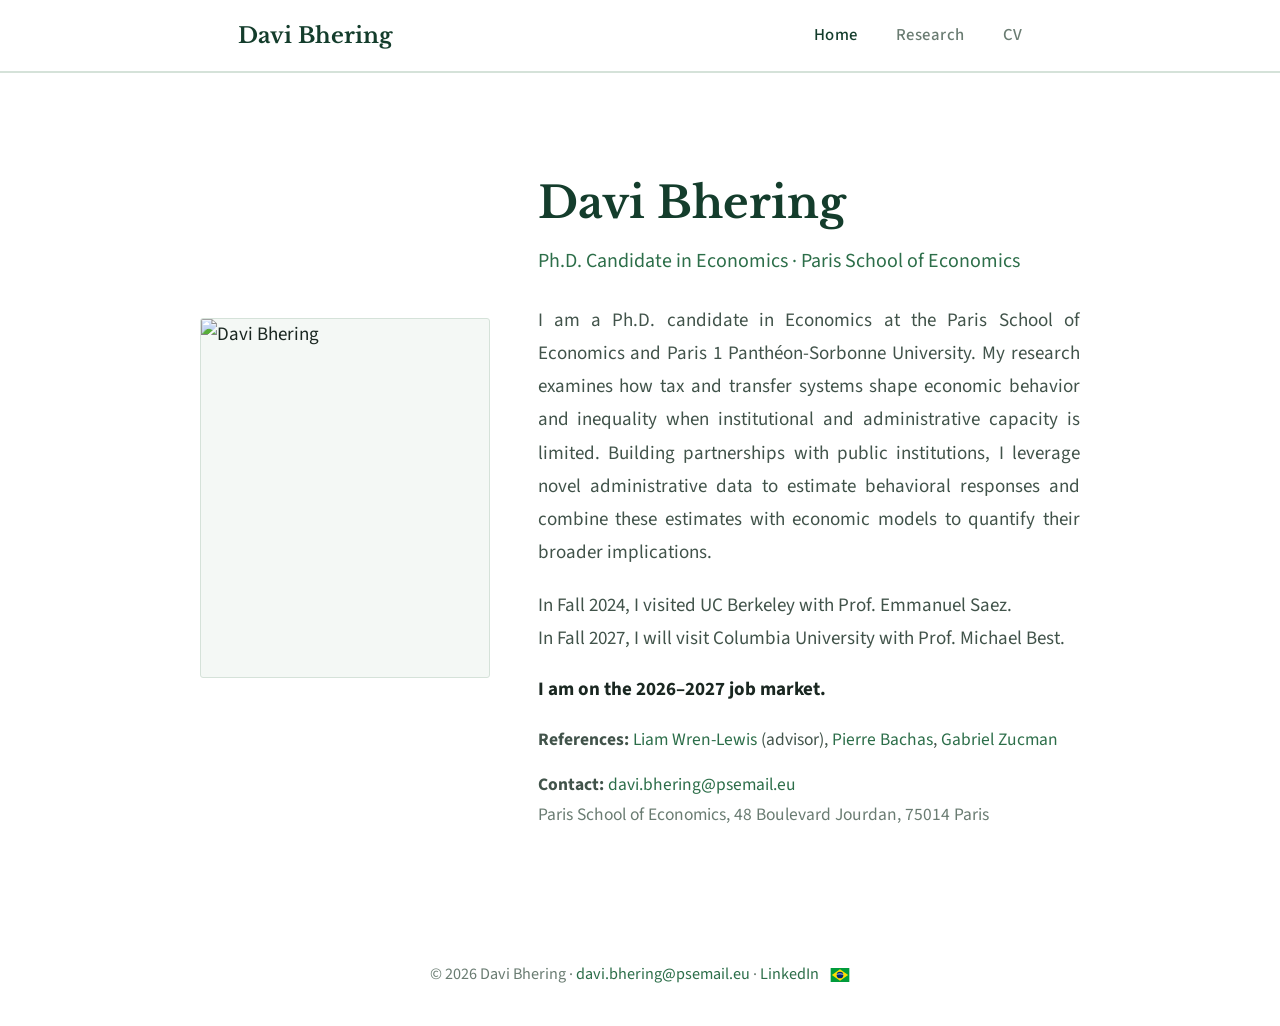
==== commit a4eca794: "Tighten spacing between the two visit lines Co-Authored-By: Claude Opus 5 <noreply@anthropic.com>" ====
--- a/index.html
+++ b/index.html
@@ -32,9 +32,7 @@
         I am a Ph.D. candidate in Economics at the Paris School of Economics and Paris 1 Panth&eacute;on-Sorbonne University. My research examines how tax and transfer systems shape economic behavior and inequality when institutional and administrative capacity is limited. Building partnerships with public institutions, I leverage novel administrative data to estimate behavioral responses and combine these estimates with economic models to quantify their broader implications.
       </p>
       <p class="bio">
-        In Fall 2024, I visited UC Berkeley with Prof. Emmanuel Saez.
-      </p>
-      <p class="bio">
+        In Fall 2024, I visited UC Berkeley with Prof. Emmanuel Saez.<br>
         In Fall 2027, I will visit Columbia University with Prof. Michael Best.
       </p>
       <p class="job-market">I am on the 2026&ndash;2027 job market.</p>
--- a/style.css
+++ b/style.css
@@ -48,7 +48,7 @@
   section { padding: 2.5rem 0 2rem; border-top: 1px solid var(--rule); }
   h2 { font-family: var(--serif); font-size: 1.4rem; font-weight: 700; color: var(--navy); margin-bottom: 1.4rem; }
 
-  .pub-category { font-size: 0.78rem; font-weight: 600; text-transform: uppercase; letter-spacing: 0.07em; color: var(--muted); margin-top: 1.8rem; margin-bottom: 0.6rem; }
+  .pub-category { font-size: 0.88rem; font-weight: 600; text-transform: uppercase; letter-spacing: 0.07em; color: var(--muted); margin-top: 1.8rem; margin-bottom: 0.6rem; }
   .pub-category:first-of-type { margin-top: 0; }
   .pub-entry { padding: 0.8rem 0; }
   .pub-title { font-family: var(--serif); font-size: 1.05rem; font-weight: 400; color: var(--ink); line-height: 1.5; }
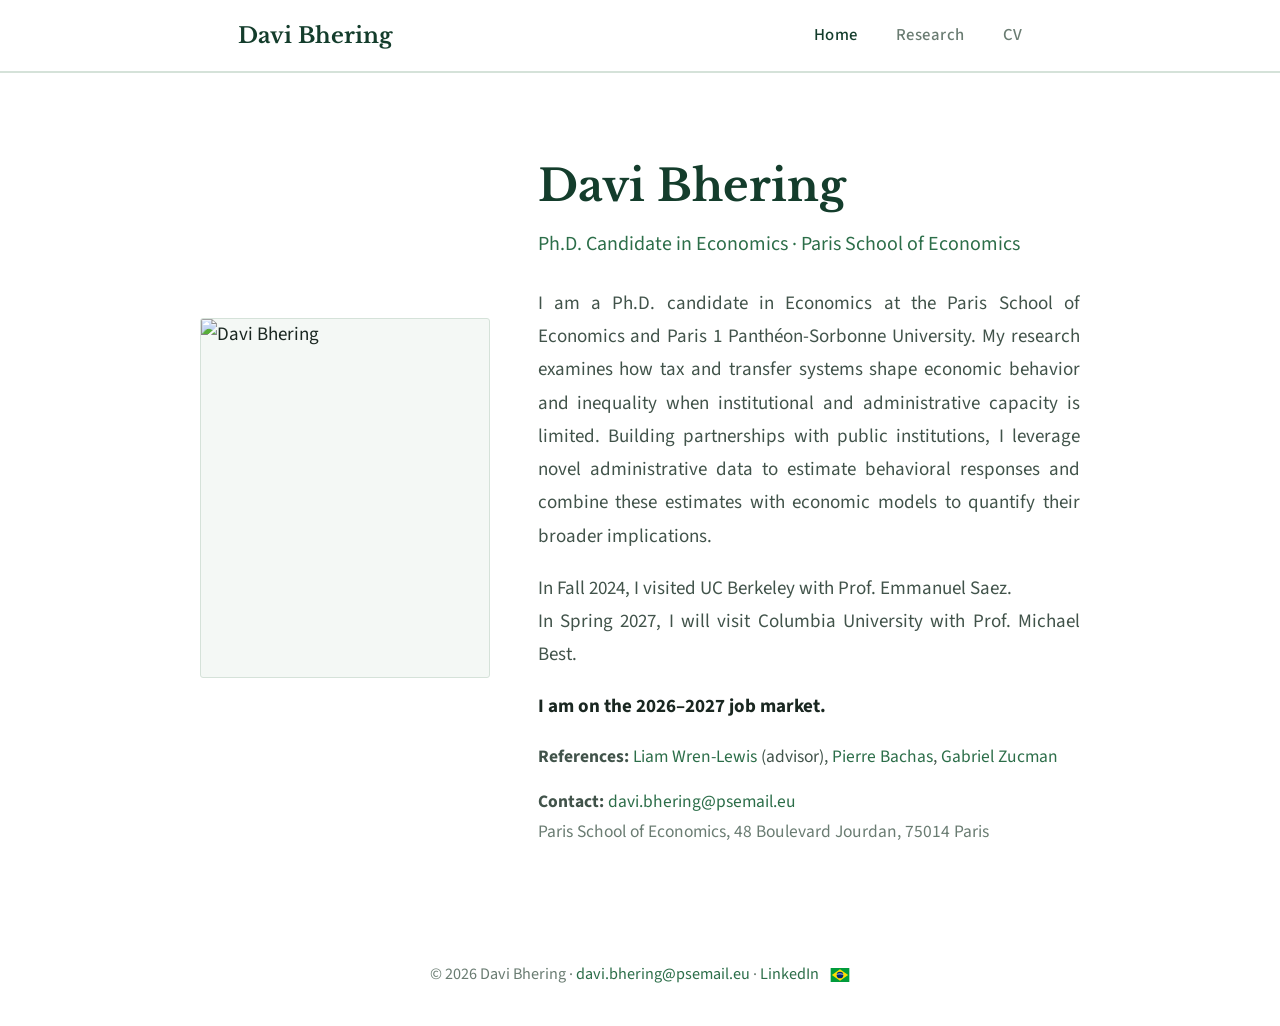
==== commit 9c77d9d9: "Correct Columbia visit to Spring 2027 Co-Authored-By: Claude Opus 5 <noreply@anthropic.com>" ====
--- a/index.html
+++ b/index.html
@@ -33,7 +33,7 @@
       </p>
       <p class="bio">
         In Fall 2024, I visited UC Berkeley with Prof. Emmanuel Saez.<br>
-        In Fall 2027, I will visit Columbia University with Prof. Michael Best.
+        In Spring 2027, I will visit Columbia University with Prof. Michael Best.
       </p>
       <p class="job-market">I am on the 2026&ndash;2027 job market.</p>
       <p class="references">
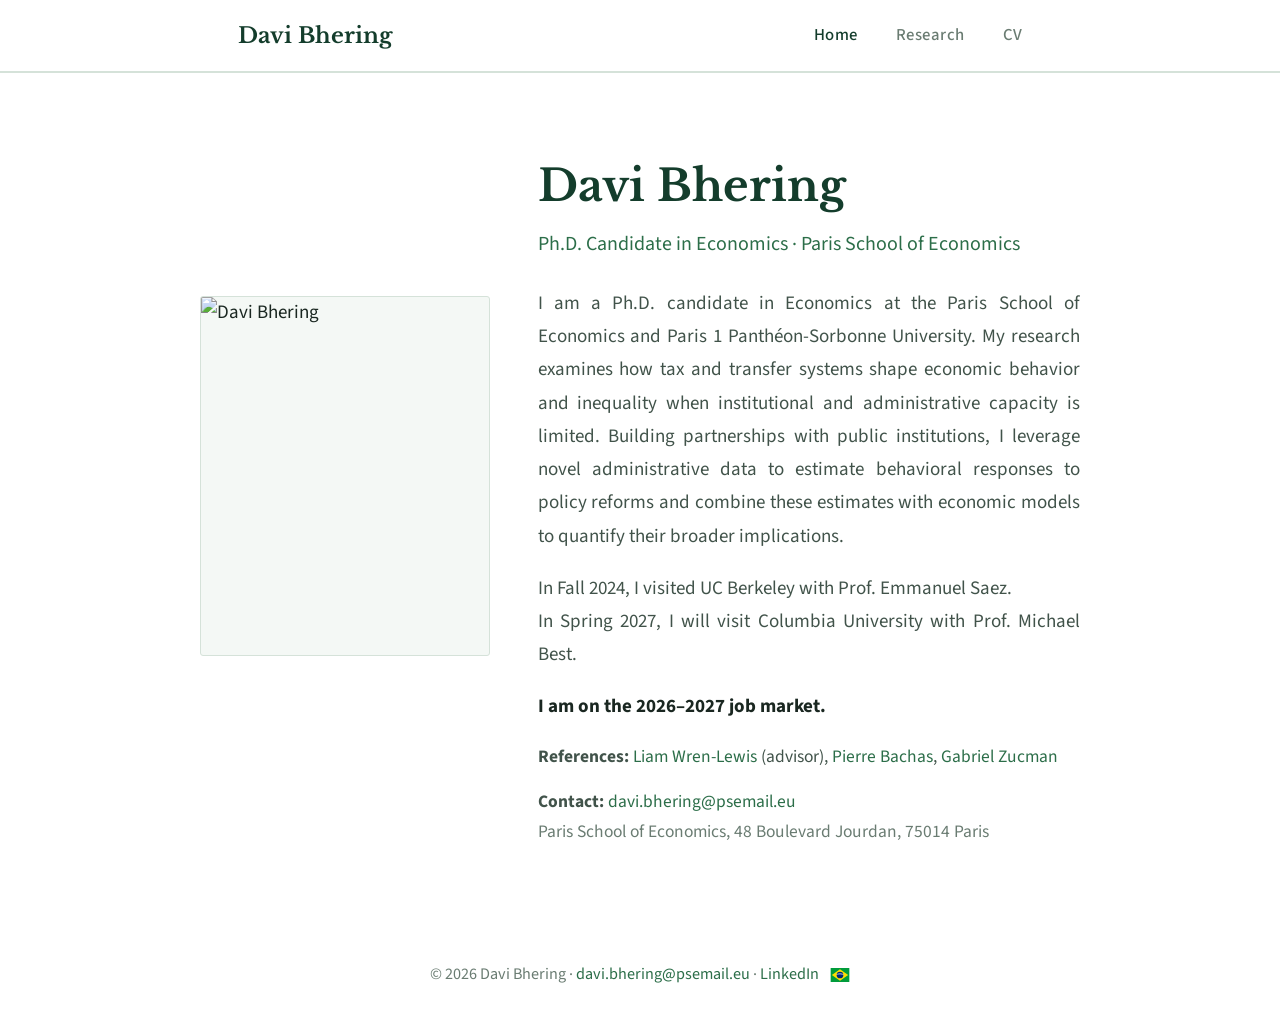
==== commit 63c4bf8c: "Clarify bio sentence, align photo with bio, relabel research links - Bio: "behavioral responses to p" ====
--- a/index.html
+++ b/index.html
@@ -29,7 +29,7 @@
       <h1>Davi Bhering</h1>
       <div class="affiliation">Ph.D. Candidate in Economics &middot; Paris School of Economics</div>
       <p class="bio">
-        I am a Ph.D. candidate in Economics at the Paris School of Economics and Paris 1 Panth&eacute;on-Sorbonne University. My research examines how tax and transfer systems shape economic behavior and inequality when institutional and administrative capacity is limited. Building partnerships with public institutions, I leverage novel administrative data to estimate behavioral responses and combine these estimates with economic models to quantify their broader implications.
+        I am a Ph.D. candidate in Economics at the Paris School of Economics and Paris 1 Panth&eacute;on-Sorbonne University. My research examines how tax and transfer systems shape economic behavior and inequality when institutional and administrative capacity is limited. Building partnerships with public institutions, I leverage novel administrative data to estimate behavioral responses to policy reforms and combine these estimates with economic models to quantify their broader implications.
       </p>
       <p class="bio">
         In Fall 2024, I visited UC Berkeley with Prof. Emmanuel Saez.<br>
--- a/style.css
+++ b/style.css
@@ -29,8 +29,12 @@
   .nav-links a:hover { color: var(--navy); }
 
   .hero { min-height: calc(100vh - 50px); display: flex; align-items: center; justify-content: center; padding: 3rem 2rem; }
-  .hero-grid { max-width: 880px; width: 100%; display: grid; grid-template-columns: 290px 1fr; gap: 2.5rem; align-items: center; }
-  .photo-frame { width: 290px; height: 360px; background: var(--snow); border: 1px solid var(--rule); border-radius: 3px; overflow: hidden; }
+  .hero-grid { max-width: 880px; width: 100%; display: grid; grid-template-columns: 290px 1fr; gap: 0 2.5rem; align-items: start; }
+  /* The text's children join the grid, so the photo can share a row with the bio
+     and its top lines up with the bio's first line however the heading wraps. */
+  .hero-text { display: contents; }
+  .hero-text > * { grid-column: 2; }
+  .photo-frame { grid-column: 1; grid-row: 3 / span 5; margin-top: 0.48rem; width: 290px; height: 360px; background: var(--snow); border: 1px solid var(--rule); border-radius: 3px; overflow: hidden; }
   .photo-frame img { width: 100%; height: 100%; object-fit: cover; }
   .hero-text h1 { font-family: var(--serif); font-size: 2.3rem; font-weight: 700; color: var(--navy); margin-bottom: 0.25rem; }
   .hero-text .affiliation { font-size: 1.05rem; color: var(--blue); margin-bottom: 1.3rem; }
@@ -39,7 +43,7 @@
   .hero-text .references { font-size: 0.92rem; color: var(--slate); line-height: 1.7; margin-bottom: 0.8rem; }
   .hero-text .references a { color: var(--blue); text-decoration: none; }
   .hero-text .references a:hover { text-decoration: underline; }
-  .hero-contact { margin-top: 0.5rem; font-size: 0.92rem; color: var(--muted); }
+  .hero-contact { font-size: 0.92rem; color: var(--muted); }
   .hero-contact strong { font-weight: 700; color: var(--slate); }
   .hero-contact a { color: var(--blue); text-decoration: none; }
   .hero-contact a:hover { text-decoration: underline; }
@@ -83,6 +87,8 @@
   @media (max-width: 640px) {
     html { font-size: 112.5%; }
     .hero-grid { grid-template-columns: 1fr; justify-items: center; text-align: center; }
+    .hero-text > * { grid-column: 1; justify-self: stretch; }
+    .photo-frame { grid-row: auto; margin: 0 0 2.5rem; }
     .hero-text .bio { text-align: left; }
     .hero-text h1 { font-size: 1.9rem; }
     .nav-name { font-size: 1.05rem; }
